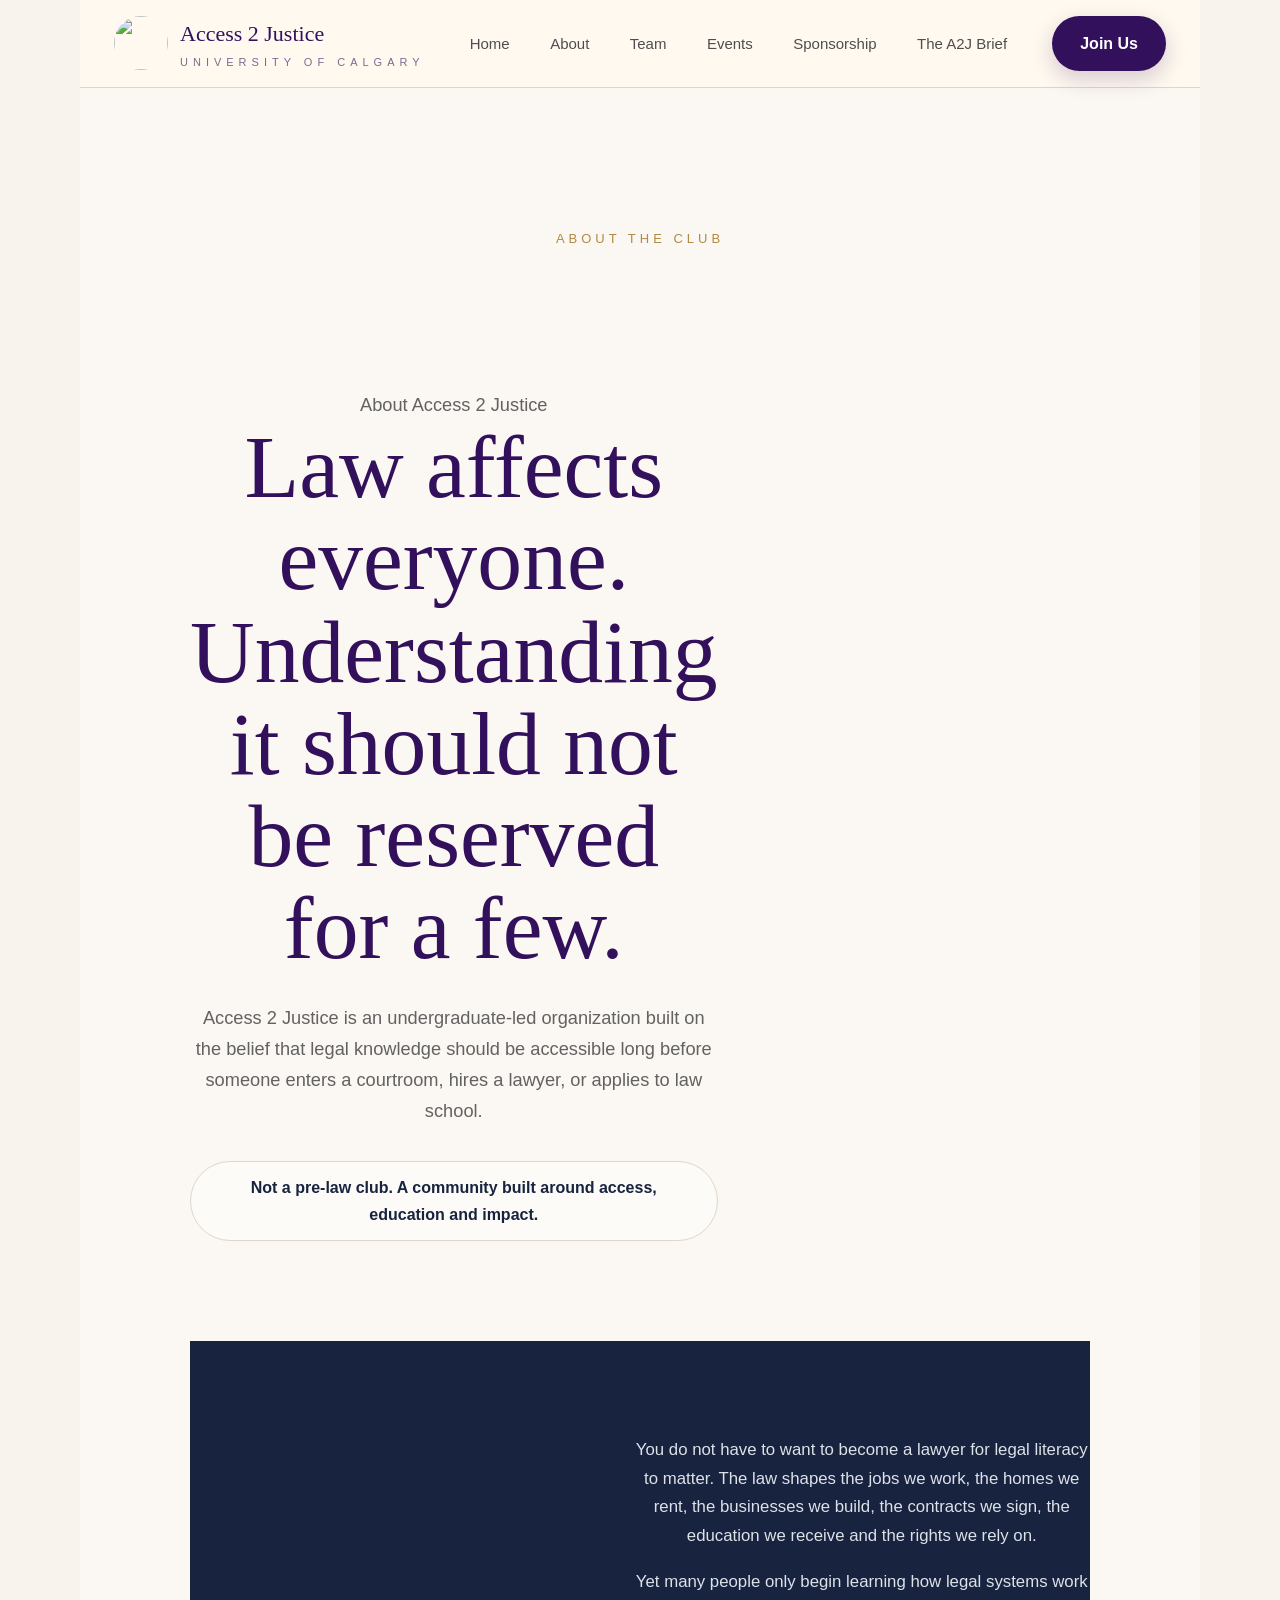
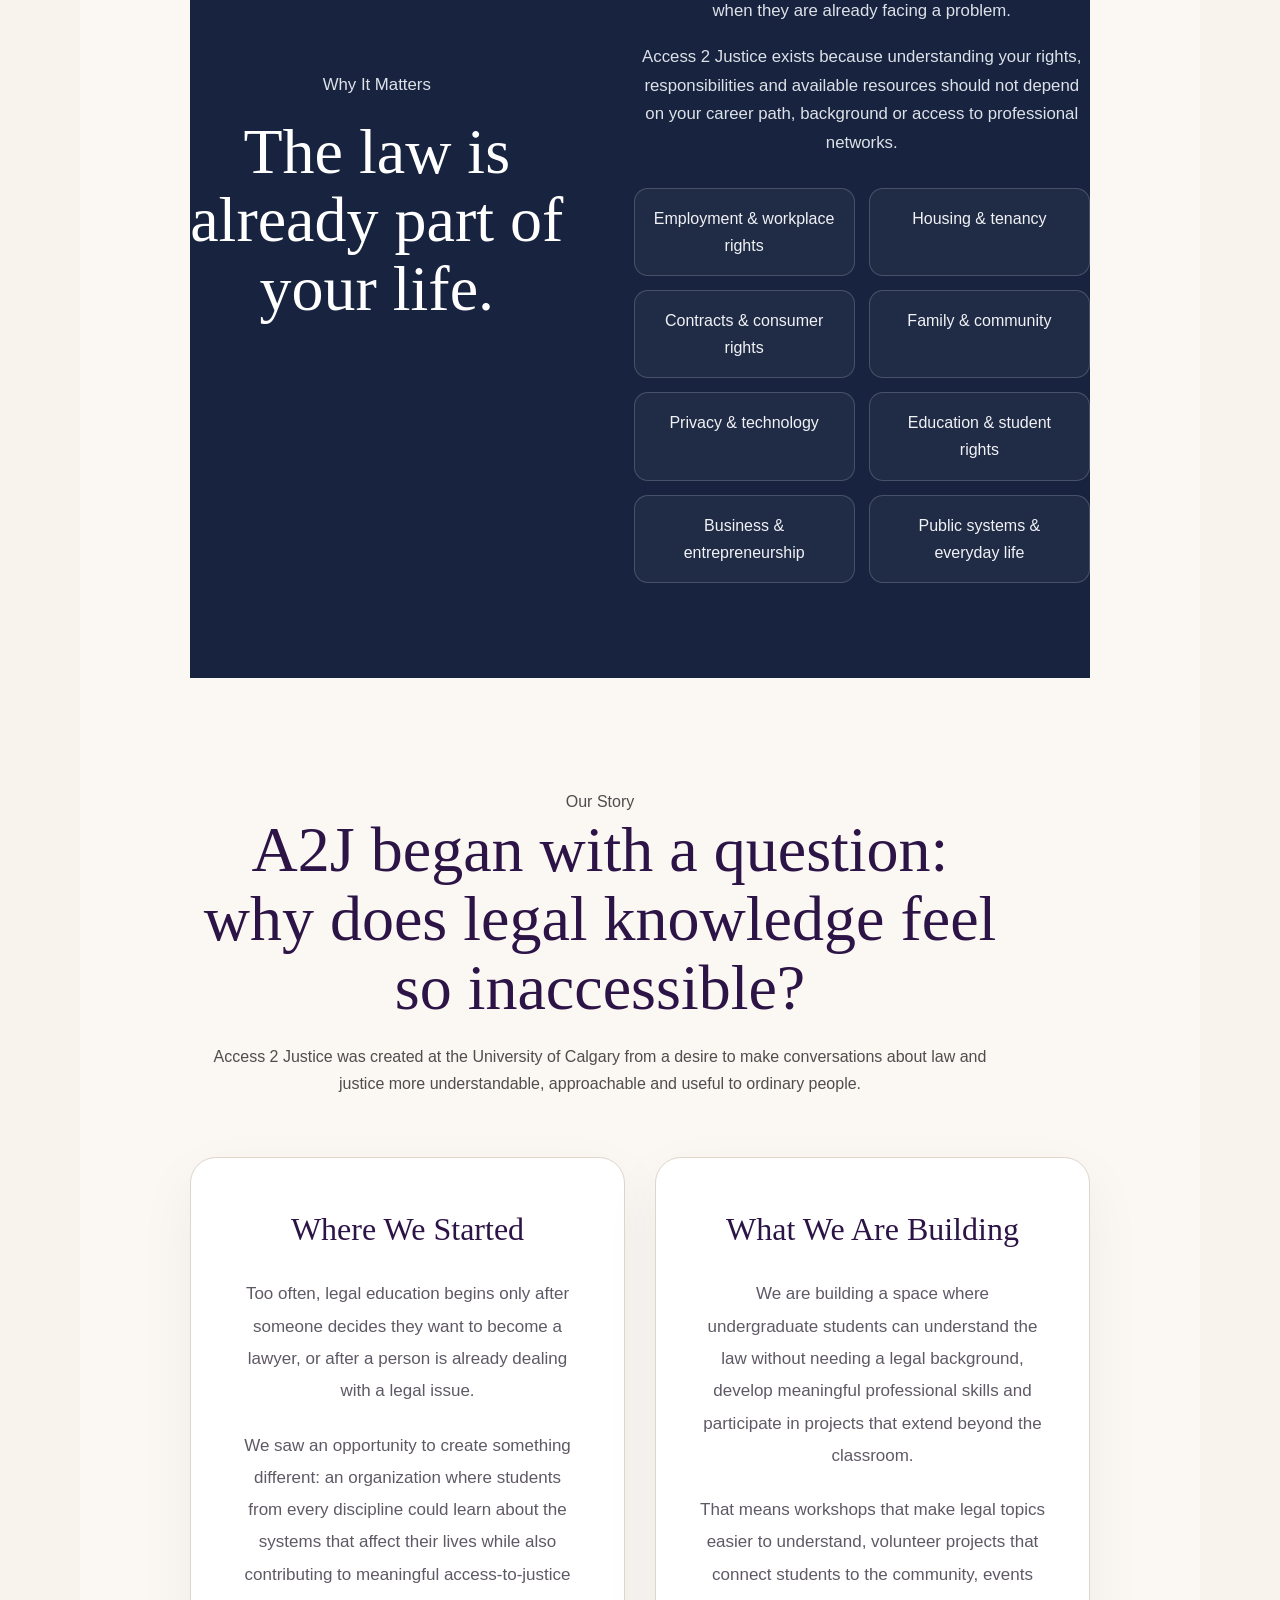
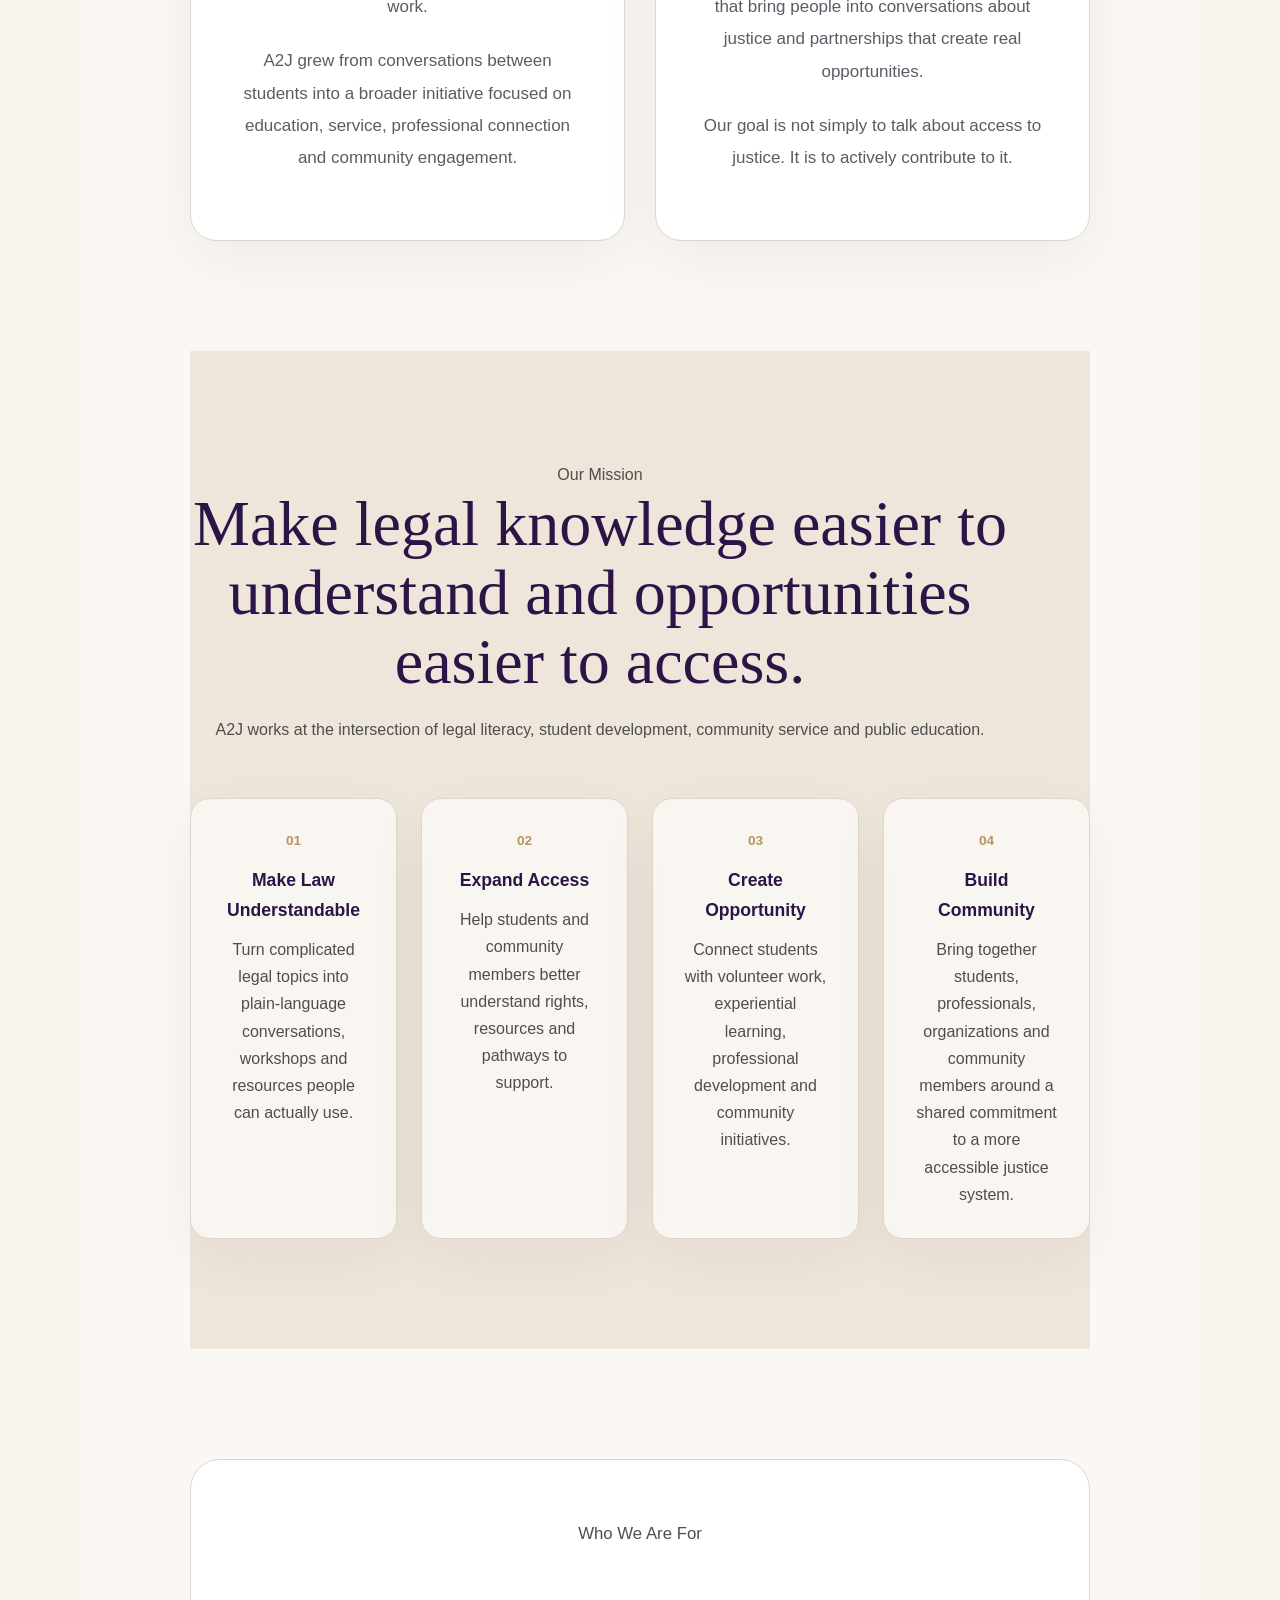
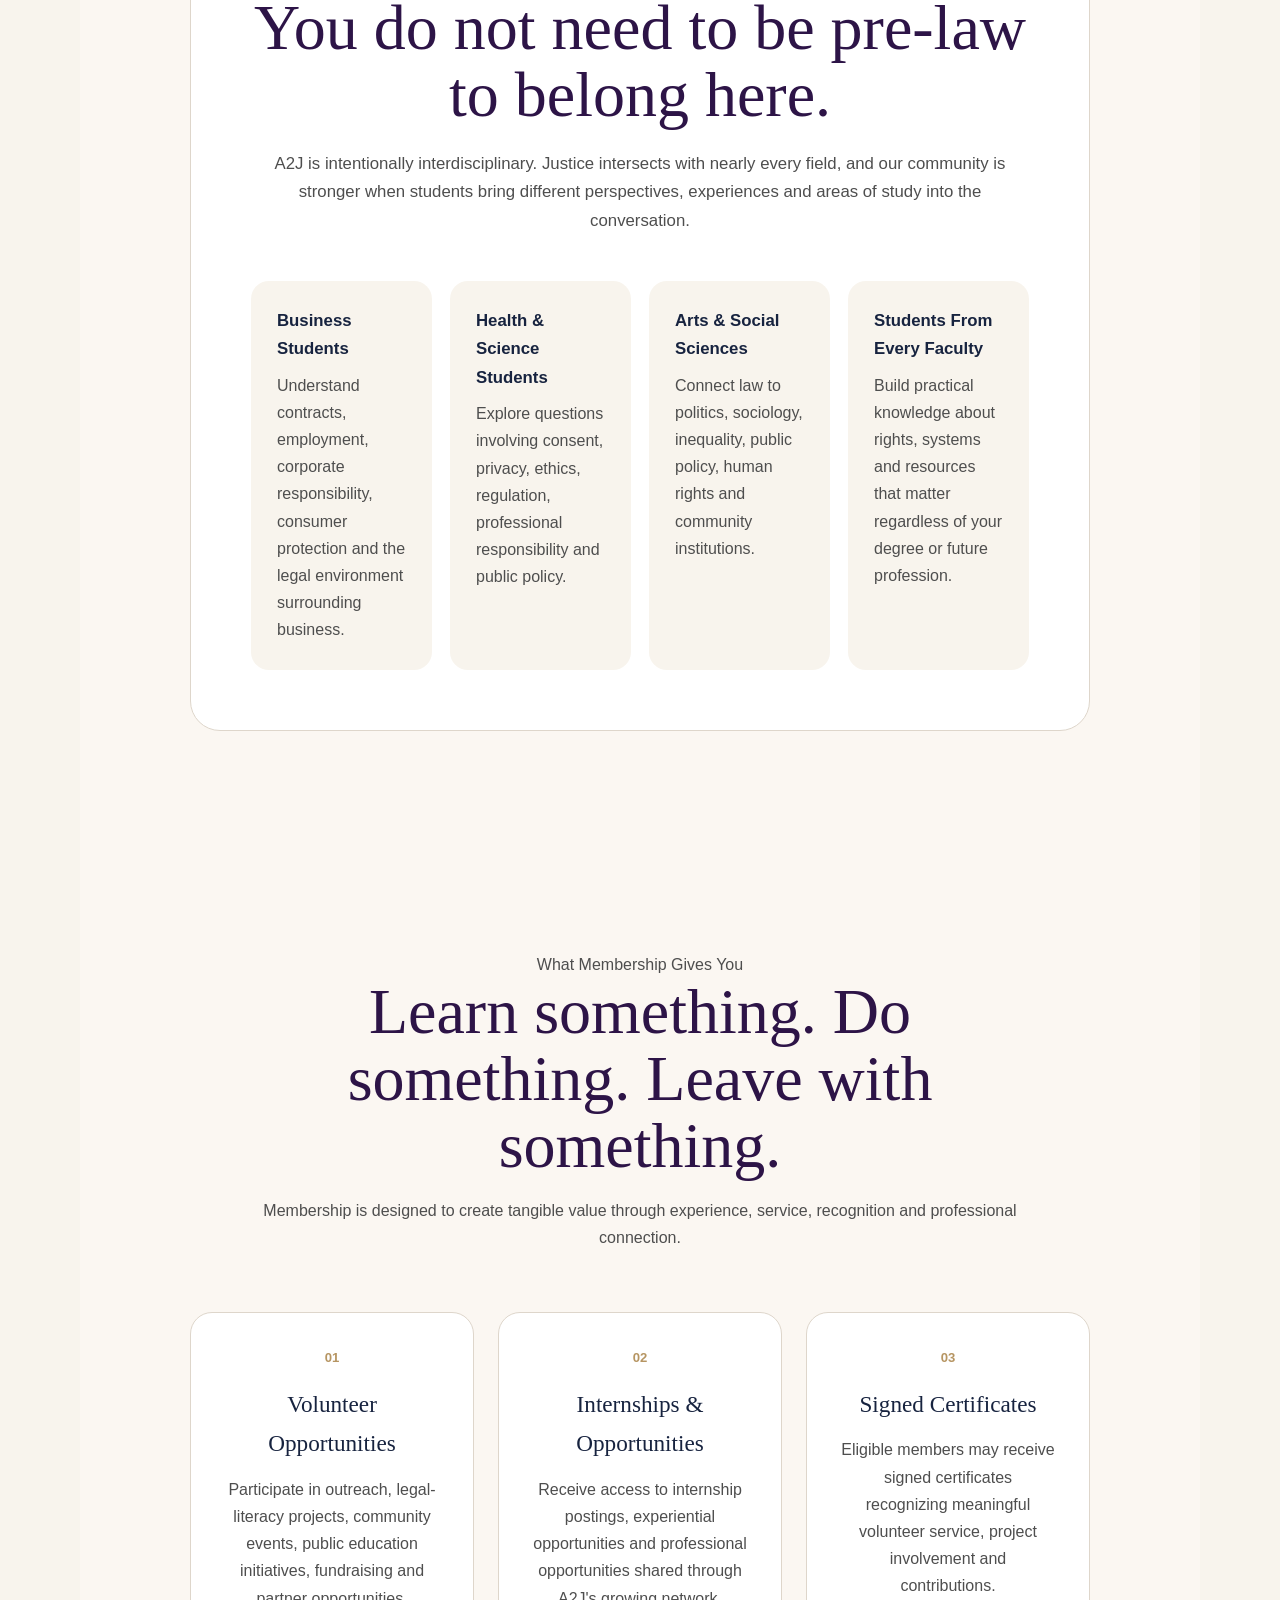
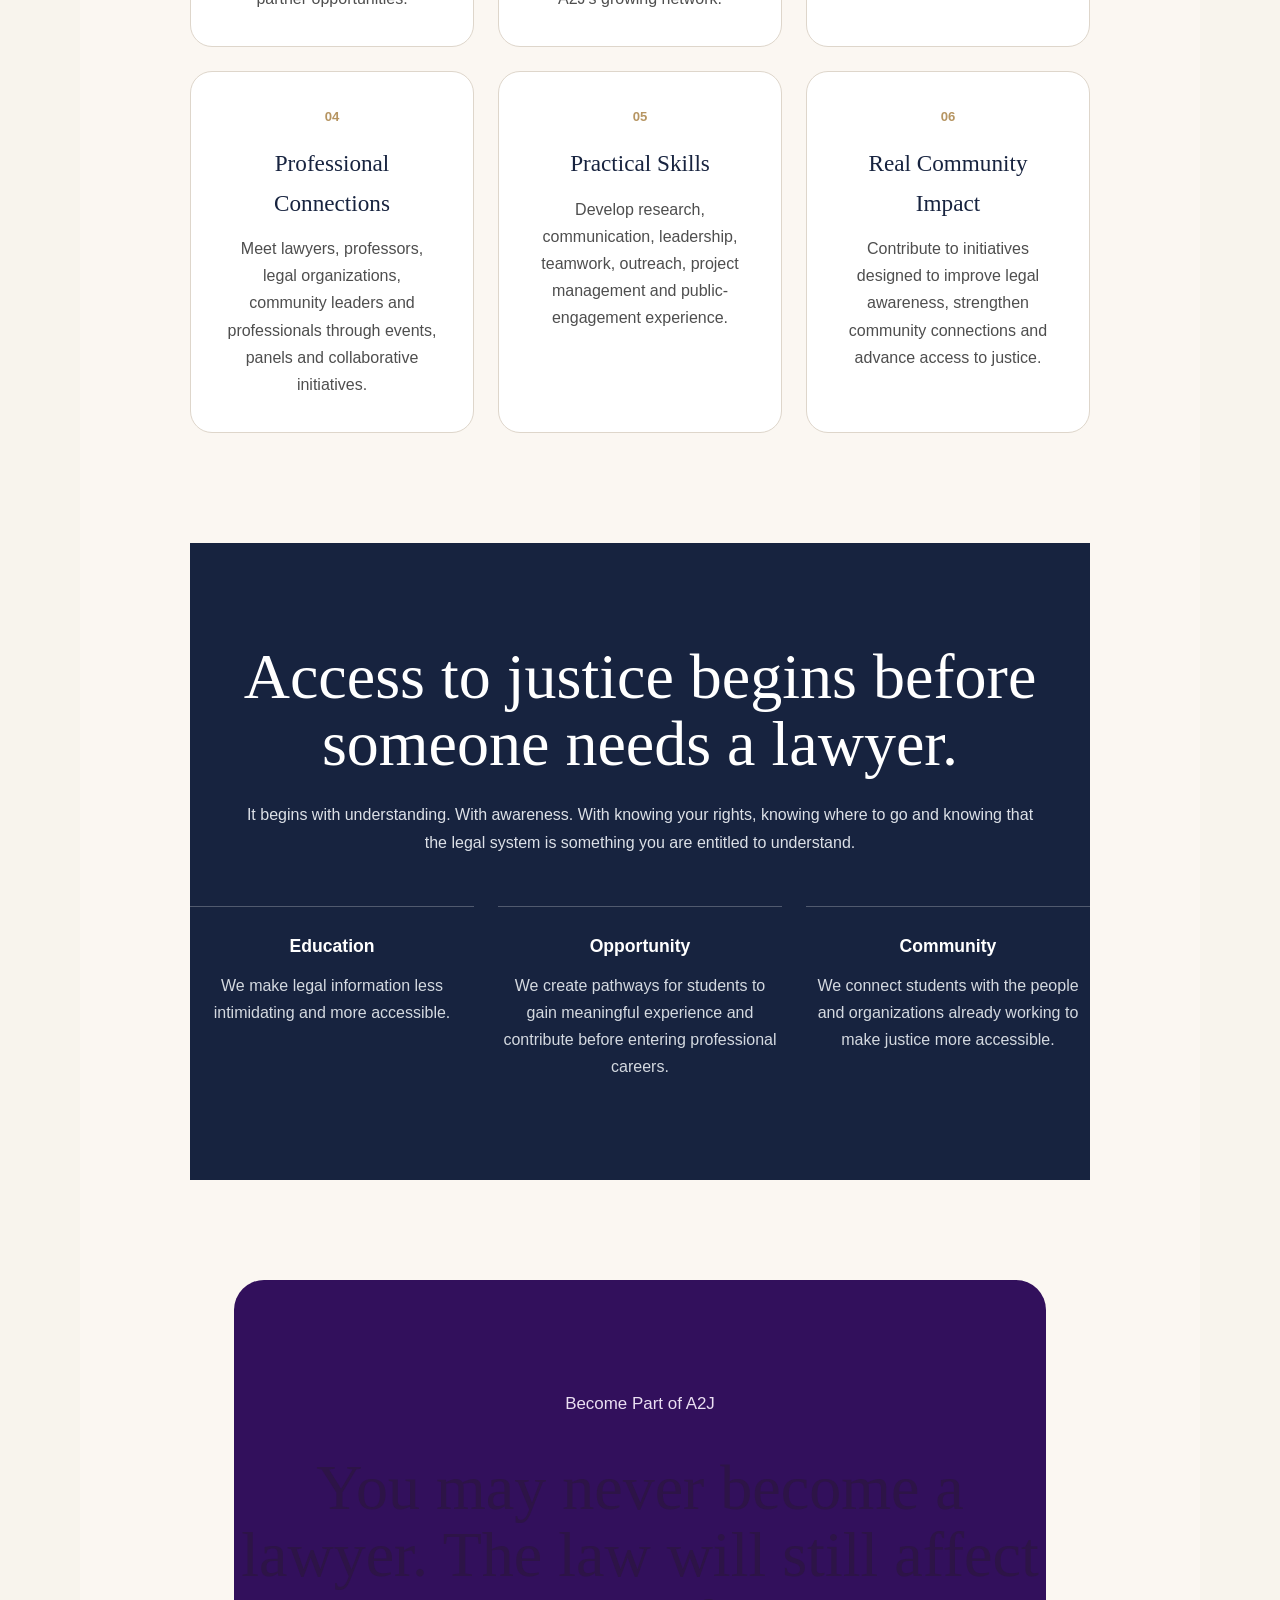
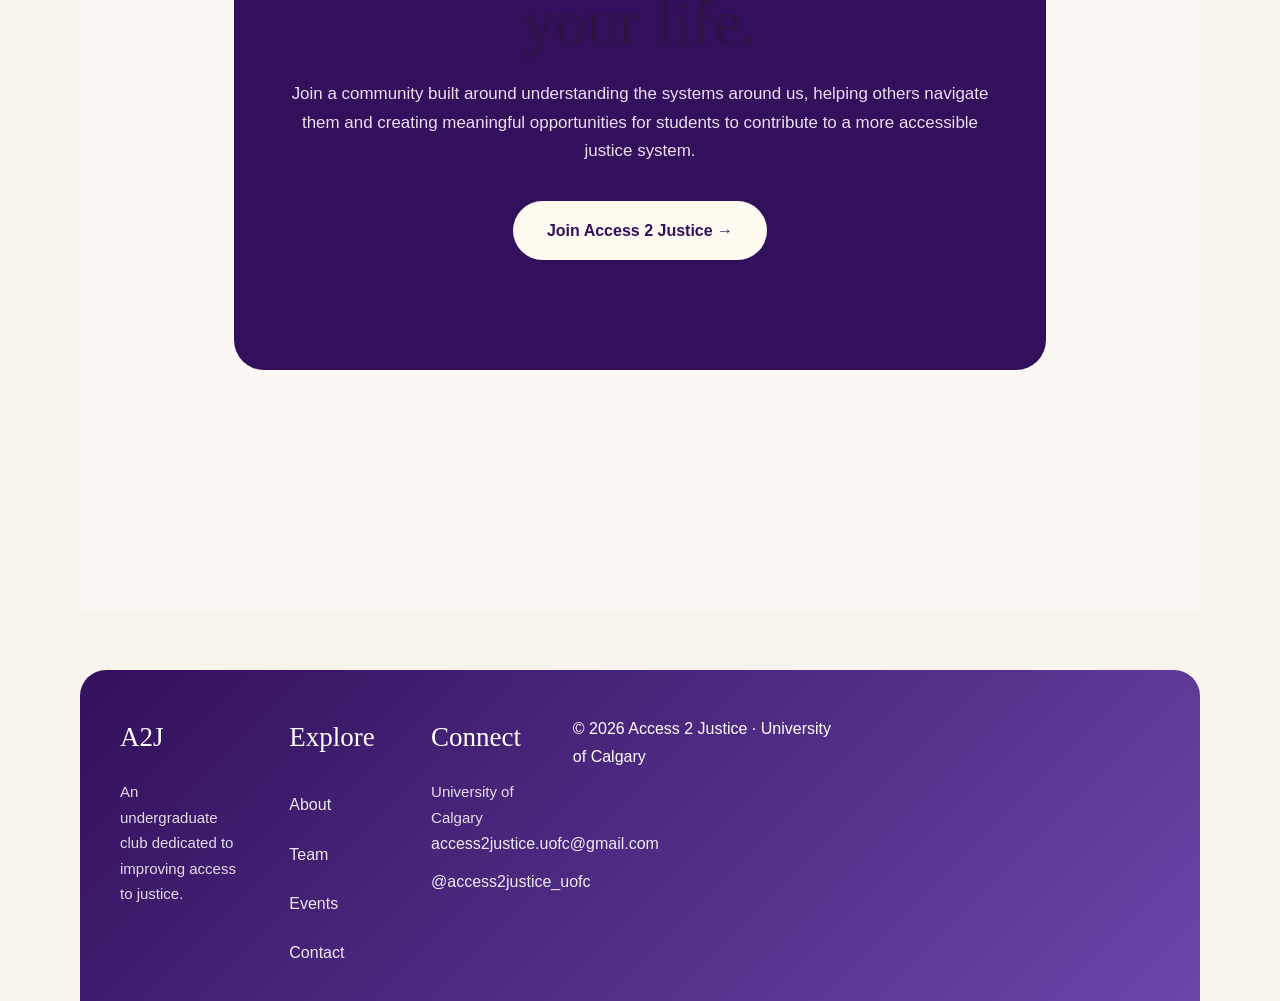
==== About.html @ 580225ba "Update About.html" ====
<div class="site">
  <link rel="stylesheet" href="./style.css" />
  <header class="nav">
    <div class="brand">
      <img src="https://i.imgur.com/vK4ACoR.jpg" />
      <div>
        <h3>Access 2 Justice</h3>
        <p>UNIVERSITY OF CALGARY</p>
      </div>
    </div>

    <nav>
      <a href="index.html">Home</a>
      <a href="About.html">About</a>
      <a href="Team.html">Team</a>
      <a href="Events.html">Events</a>
      <a href="Sponsorship.html">Sponsorship</a>
      <a href="Blog.html">The A2J Brief</a>
    </nav>

    <a class="join" href="Join.html">Join Us</a>
  </header>
<section class="about" id="about">
    <div class="about-header">
      <p class="section-tag">ABOUT THE CLUB</p>
<!DOCTYPE html>
<html lang="en">
<head>
  <meta charset="UTF-8" />
  <meta name="viewport" content="width=device-width, initial-scale=1.0" />
  <title>About | Access 2 Justice</title>

  <style>
    :root {
      --navy: #17233f;
      --gold: #b69562;
      --cream: #f8f4ed;
      --soft: #eee6da;
      --white: #ffffff;
      --text: #4e4e4e;
      --border: #ded6cb;
    }

    * {
      box-sizing: border-box;
      margin: 0;
      padding: 0;
    }

    body {
      font-family: Arial, Helvetica, sans-serif;
      background: var(--cream);
      color: var(--text);
      line-height: 1.7;
    }

    h1, h2, h3 {
      font-family: Georgia, "Times New Roman", serif;
      color: var(--navy);
      font-weight: 500;
    }

  
    }

    .eyebrow {
      color: var(--gold);
      text-transform: uppercase;
      letter-spacing: 0.24em;
      font-size: 0.78rem;
      font-weight: 700;
      margin-bottom: 18px;
    }

    /* HERO */

    .hero {
      padding: 120px 0 100px;
      text-align: center;
    }

    .hero h1 {
      font-size: clamp(3.2rem, 7vw, 5.8rem);
      line-height: 1.03;
      max-width: 950px;
      margin: 0 auto 28px;
    }

    .hero p {
      max-width: 820px;
      margin: auto;
      font-size: 1.14rem;
      color: #626262;
    }

    .hero-highlight {
      display: inline-block;
      margin-top: 34px;
      padding: 12px 22px;
      border: 1px solid var(--border);
      border-radius: 50px;
      background: rgba(255,255,255,0.5);
      color: var(--navy);
      font-weight: 600;
    }

    /* LAW AFFECTS EVERYONE */

    .everyone {
      background: var(--navy);
      color: white;
      padding: 95px 0;
    }

    .everyone-grid {
      display: grid;
      grid-template-columns: 0.9fr 1.1fr;
      gap: 70px;
      align-items: center;
    }

    .everyone h2 {
      color: white;
      font-size: clamp(2.8rem, 5vw, 4.6rem);
      line-height: 1.07;
    }

    .everyone p {
      color: #dde1e8;
      font-size: 1.05rem;
      margin-bottom: 18px;
    }

    .life-grid {
      display: grid;
      grid-template-columns: repeat(2, 1fr);
      gap: 14px;
      margin-top: 30px;
    }

    .life-pill {
      border: 1px solid rgba(255,255,255,0.18);
      border-radius: 14px;
      padding: 16px 18px;
      color: #f0f2f5;
      background: rgba(255,255,255,0.04);
    }

    /* STORY */

    .story {
      padding: 110px 0;
    }

    .section-heading {
      max-width: 820px;
      margin-bottom: 60px;
    }

    .section-heading h2 {
      font-size: clamp(2.7rem, 5vw, 4.4rem);
      line-height: 1.08;
      margin-bottom: 20px;
    }

    .story-grid {
      display: grid;
      grid-template-columns: repeat(2, 1fr);
      gap: 30px;
    }

    .story-card {
      background: white;
      border: 1px solid var(--border);
      border-radius: 26px;
      padding: 44px;
    }

    .story-card h3 {
      font-size: 2rem;
      margin-bottom: 22px;
    }

    .story-card p + p {
      margin-top: 18px;
    }

    /* MISSION */

    .mission {
      background: var(--soft);
      padding: 110px 0;
    }

    .mission-header {
      max-width: 820px;
      margin-bottom: 55px;
    }

    .mission-header h2 {
      font-size: clamp(2.8rem, 5vw, 4.5rem);
      line-height: 1.08;
      margin-bottom: 20px;
    }

    .mission-grid {
      display: grid;
      grid-template-columns: repeat(4, 1fr);
      gap: 24px;
    }

    .mission-card {
      background: rgba(255,255,255,0.65);
      border: 1px solid var(--border);
      border-radius: 20px;
      padding: 30px;
    }

    .mission-card span {
      color: var(--gold);
      font-weight: 700;
      font-size: 0.85rem;
    }

    .mission-card h3 {
      font-family: Arial, Helvetica, sans-serif;
      font-weight: 700;
      font-size: 1.1rem;
      margin: 14px 0 10px;
    }

    /* WHO IT IS FOR */

    .for-everyone {
      padding: 110px 0;
    }

    .for-everyone-box {
      background: white;
      border-radius: 30px;
      border: 1px solid var(--border);
      padding: 60px;
      text-align: center;
    }

    .for-everyone-box h2 {
      font-size: clamp(2.8rem, 5vw, 4.4rem);
      margin-bottom: 22px;
    }

    .for-everyone-box > p {
      max-width: 800px;
      margin: 0 auto 45px;
      font-size: 1.05rem;
    }

    .audience-grid {
      display: grid;
      grid-template-columns: repeat(4, 1fr);
      gap: 18px;
      text-align: left;
    }

    .audience-card {
      background: var(--cream);
      border-radius: 18px;
      padding: 26px;
    }

    .audience-card h3 {
      font-family: Arial, Helvetica, sans-serif;
      font-weight: 700;
      font-size: 1.05rem;
      margin-bottom: 8px;
    }

    /* BENEFITS */

    .benefits {
      padding: 110px 0;
    }

    .benefits-header {
      max-width: 800px;
      text-align: center;
      margin: 0 auto 60px;
    }

    .benefits-header h2 {
      font-size: clamp(2.8rem, 5vw, 4.5rem);
      margin-bottom: 18px;
    }

    .benefits-grid {
      display: grid;
      grid-template-columns: repeat(3, 1fr);
      gap: 24px;
    }

    .benefit-card {
      background: white;
      border: 1px solid var(--border);
      border-radius: 22px;
      padding: 34px;
      transition: 0.25s ease;
    }

    .benefit-card:hover {
      transform: translateY(-5px);
      box-shadow: 0 18px 40px rgba(23,35,63,0.08);
    }

    .benefit-number {
      color: var(--gold);
      font-weight: 700;
      font-size: 0.82rem;
      margin-bottom: 16px;
    }

    .benefit-card h3 {
      font-size: 1.45rem;
      margin-bottom: 12px;
    }

    /* IMPACT */

    .impact {
      background: var(--navy);
      padding: 100px 0;
      color: white;
    }

    .impact h2 {
      color: white;
      text-align: center;
      font-size: clamp(2.8rem, 5vw, 4.5rem);
      margin-bottom: 24px;
    }

    .impact > .container > p {
      max-width: 800px;
      text-align: center;
      margin: 0 auto 50px;
      color: #dce0e7;
    }

    .impact-grid {
      display: grid;
      grid-template-columns: repeat(3, 1fr);
      gap: 24px;
    }

    .impact-card {
      border-top: 1px solid rgba(255,255,255,0.25);
      padding-top: 25px;
    }

    .impact-card h3 {
      color: white;
      font-family: Arial, Helvetica, sans-serif;
      font-size: 1.1rem;
      font-weight: 700;
      margin-bottom: 10px;
    }

    .impact-card p {
      color: #d4d9e0;
    }

    /* CTA */

    .cta {
      text-align: center;
      padding: 110px 0;
    }

    .cta h2 {
      font-size: clamp(3rem, 5vw, 4.8rem);
      max-width: 900px;
      margin: 0 auto 24px;
    }

    .cta p {
      max-width: 720px;
      margin: 0 auto 35px;
      font-size: 1.06rem;
    }

    .cta-button {
      display: inline-block;
      text-decoration: none;
      background: var(--navy);
      color: white;
      padding: 16px 34px;
      border-radius: 50px;
      font-weight: 700;
    }

    @media (max-width: 900px) {
      .everyone-grid,
      .story-grid {
        grid-template-columns: 1fr;
      }

      .mission-grid,
      .audience-grid,
      .benefits-grid,
      .impact-grid {
        grid-template-columns: repeat(2, 1fr);
      }
    }

    @media (max-width: 620px) {
      .mission-grid,
      .audience-grid,
      .benefits-grid,
      .impact-grid,
      .life-grid {
        grid-template-columns: 1fr;
      }

      .story-card,
      .for-everyone-box {
        padding: 30px 24px;
      }
    }
  </style>
</head>

<body>

  <!-- HERO -->
  <section class="hero">
    <div class="container">
      <p class="eyebrow">About Access 2 Justice</p>

      <h1>
        Law affects everyone.<br>
        Understanding it should not be reserved for a few.
      </h1>

      <p>
        Access 2 Justice is an undergraduate-led organization built on the belief
        that legal knowledge should be accessible long before someone enters a
        courtroom, hires a lawyer, or applies to law school.
      </p>

      <div class="hero-highlight">
        Not a pre-law club. A community built around access, education and impact.
      </div>
    </div>
  </section>


  <!-- LAW AFFECTS EVERYONE -->
  <section class="everyone">
    <div class="container everyone-grid">

      <div>
        <p class="eyebrow">Why It Matters</p>

        <h2>
          The law is already part of your life.
        </h2>
      </div>

      <div>
        <p>
          You do not have to want to become a lawyer for legal literacy to matter.
          The law shapes the jobs we work, the homes we rent, the businesses we
          build, the contracts we sign, the education we receive and the rights
          we rely on.
        </p>

        <p>
          Yet many people only begin learning how legal systems work when they
          are already facing a problem.
        </p>

        <p>
          Access 2 Justice exists because understanding your rights, responsibilities
          and available resources should not depend on your career path,
          background or access to professional networks.
        </p>

        <div class="life-grid">
          <div class="life-pill">Employment & workplace rights</div>
          <div class="life-pill">Housing & tenancy</div>
          <div class="life-pill">Contracts & consumer rights</div>
          <div class="life-pill">Family & community</div>
          <div class="life-pill">Privacy & technology</div>
          <div class="life-pill">Education & student rights</div>
          <div class="life-pill">Business & entrepreneurship</div>
          <div class="life-pill">Public systems & everyday life</div>
        </div>
      </div>

    </div>
  </section>


  <!-- STORY -->
  <section class="story">
    <div class="container">

      <div class="section-heading">
        <p class="eyebrow">Our Story</p>

        <h2>
          A2J began with a question: why does legal knowledge feel so inaccessible?
        </h2>

        <p>
          Access 2 Justice was created at the University of Calgary from a desire
          to make conversations about law and justice more understandable,
          approachable and useful to ordinary people.
        </p>
      </div>

      <div class="story-grid">

        <div class="story-card">
          <h3>Where We Started</h3>

          <p>
            Too often, legal education begins only after someone decides they want
            to become a lawyer, or after a person is already dealing with a legal
            issue.
          </p>

          <p>
            We saw an opportunity to create something different: an organization
            where students from every discipline could learn about the systems
            that affect their lives while also contributing to meaningful
            access-to-justice work.
          </p>

          <p>
            A2J grew from conversations between students into a broader initiative
            focused on education, service, professional connection and community
            engagement.
          </p>
        </div>

        <div class="story-card">
          <h3>What We Are Building</h3>

          <p>
            We are building a space where undergraduate students can understand
            the law without needing a legal background, develop meaningful
            professional skills and participate in projects that extend beyond
            the classroom.
          </p>

          <p>
            That means workshops that make legal topics easier to understand,
            volunteer projects that connect students to the community, events that
            bring people into conversations about justice and partnerships that
            create real opportunities.
          </p>

          <p>
            Our goal is not simply to talk about access to justice. It is to
            actively contribute to it.
          </p>
        </div>

      </div>
    </div>
  </section>


  <!-- MISSION -->
  <section class="mission">
    <div class="container">

      <div class="mission-header">
        <p class="eyebrow">Our Mission</p>

        <h2>
          Make legal knowledge easier to understand and opportunities easier to access.
        </h2>

        <p>
          A2J works at the intersection of legal literacy, student development,
          community service and public education.
        </p>
      </div>

      <div class="mission-grid">

        <div class="mission-card">
          <span>01</span>
          <h3>Make Law Understandable</h3>
          <p>
            Turn complicated legal topics into plain-language conversations,
            workshops and resources people can actually use.
          </p>
        </div>

        <div class="mission-card">
          <span>02</span>
          <h3>Expand Access</h3>
          <p>
            Help students and community members better understand rights,
            resources and pathways to support.
          </p>
        </div>

        <div class="mission-card">
          <span>03</span>
          <h3>Create Opportunity</h3>
          <p>
            Connect students with volunteer work, experiential learning,
            professional development and community initiatives.
          </p>
        </div>

        <div class="mission-card">
          <span>04</span>
          <h3>Build Community</h3>
          <p>
            Bring together students, professionals, organizations and community
            members around a shared commitment to a more accessible justice system.
          </p>
        </div>

      </div>
    </div>
  </section>


  <!-- WHO A2J IS FOR -->
  <section class="for-everyone">
    <div class="container">

      <div class="for-everyone-box">
        <p class="eyebrow">Who We Are For</p>

        <h2>
          You do not need to be pre-law to belong here.
        </h2>

        <p>
          A2J is intentionally interdisciplinary. Justice intersects with nearly
          every field, and our community is stronger when students bring different
          perspectives, experiences and areas of study into the conversation.
        </p>

        <div class="audience-grid">

          <div class="audience-card">
            <h3>Business Students</h3>
            <p>
              Understand contracts, employment, corporate responsibility,
              consumer protection and the legal environment surrounding business.
            </p>
          </div>

          <div class="audience-card">
            <h3>Health & Science Students</h3>
            <p>
              Explore questions involving consent, privacy, ethics, regulation,
              professional responsibility and public policy.
            </p>
          </div>

          <div class="audience-card">
            <h3>Arts & Social Sciences</h3>
            <p>
              Connect law to politics, sociology, inequality, public policy,
              human rights and community institutions.
            </p>
          </div>

          <div class="audience-card">
            <h3>Students From Every Faculty</h3>
            <p>
              Build practical knowledge about rights, systems and resources that
              matter regardless of your degree or future profession.
            </p>
          </div>

        </div>
      </div>
    </div>
  </section>


  <!-- MEMBER BENEFITS -->
  <section class="benefits">
    <div class="container">

      <div class="benefits-header">
        <p class="eyebrow">What Membership Gives You</p>

        <h2>
          Learn something. Do something. Leave with something.
        </h2>

        <p>
          Membership is designed to create tangible value through experience,
          service, recognition and professional connection.
        </p>
      </div>

      <div class="benefits-grid">

        <div class="benefit-card">
          <p class="benefit-number">01</p>
          <h3>Volunteer Opportunities</h3>
          <p>
            Participate in outreach, legal-literacy projects, community events,
            public education initiatives, fundraising and partner opportunities.
          </p>
        </div>

        <div class="benefit-card">
          <p class="benefit-number">02</p>
          <h3>Internships & Opportunities</h3>
          <p>
            Receive access to internship postings, experiential opportunities
            and professional opportunities shared through A2J's growing network.
          </p>
        </div>

        <div class="benefit-card">
          <p class="benefit-number">03</p>
          <h3>Signed Certificates</h3>
          <p>
            Eligible members may receive signed certificates recognizing
            meaningful volunteer service, project involvement and contributions.
          </p>
        </div>

        <div class="benefit-card">
          <p class="benefit-number">04</p>
          <h3>Professional Connections</h3>
          <p>
            Meet lawyers, professors, legal organizations, community leaders
            and professionals through events, panels and collaborative initiatives.
          </p>
        </div>

        <div class="benefit-card">
          <p class="benefit-number">05</p>
          <h3>Practical Skills</h3>
          <p>
            Develop research, communication, leadership, teamwork, outreach,
            project management and public-engagement experience.
          </p>
        </div>

        <div class="benefit-card">
          <p class="benefit-number">06</p>
          <h3>Real Community Impact</h3>
          <p>
            Contribute to initiatives designed to improve legal awareness,
            strengthen community connections and advance access to justice.
          </p>
        </div>

      </div>
    </div>
  </section>


  <!-- IMPACT -->
  <section class="impact">
    <div class="container">

      <h2>
        Access to justice begins before someone needs a lawyer.
      </h2>

      <p>
        It begins with understanding. With awareness. With knowing your rights,
        knowing where to go and knowing that the legal system is something you
        are entitled to understand.
      </p>

      <div class="impact-grid">

        <div class="impact-card">
          <h3>Education</h3>
          <p>
            We make legal information less intimidating and more accessible.
          </p>
        </div>

        <div class="impact-card">
          <h3>Opportunity</h3>
          <p>
            We create pathways for students to gain meaningful experience and
            contribute before entering professional careers.
          </p>
        </div>

        <div class="impact-card">
          <h3>Community</h3>
          <p>
            We connect students with the people and organizations already working
            to make justice more accessible.
          </p>
        </div>

      </div>
    </div>
  </section>


  <!-- CTA -->
  <section class="cta">
    <div class="container">

      <p class="eyebrow">Become Part of A2J</p>

      <h2>
        You may never become a lawyer. The law will still affect your life.
      </h2>

      <p>
        Join a community built around understanding the systems around us,
        helping others navigate them and creating meaningful opportunities for
        students to contribute to a more accessible justice system.
      </p>

      <a href="Join.html" class="cta-button">
        Join Access 2 Justice →
      </a>

    </div>
  </section>

</body>
</html>

</body>
</html>
  </section>
<footer class="site-footer">
  <div class="footer-grid">

    <div class="footer-about">
      <h3>A2J</h3>
      <p>
        An undergraduate club dedicated to improving access to justice.
      </p>
    </div>

    <div class="footer-links">
      <h3>Explore</h3>
      <a href="About.html">About</a>
      <a href="Team.html">Team</a>
      <a href="Events.html">Events</a>
      <a href="Join.html">Contact</a>
    </div>

    <div class="footer-connect">
      <h3>Connect</h3>
      <p>University of Calgary</p>
      <a href="mailto:access2justice.uofc@gmail.com">
        access2justice.uofc@gmail.com
      </a>
      <a href="https://instagram.com/access2justice_uofc">
        @access2justice_uofc
      </a>
    </div>

  </div>

  <div class="footer-copyright">
    © 2026 Access 2 Justice · University of Calgary
  </div>
</footer>
---- style.css ----
:root {
  --cream: #f8f3e8;
  --cream2: #fffaf0;
  --purple: #32105c;
  --soft-purple: #7b6a91;
  --gold: #c49a52;
  --border: #e5dccd;
  --text: #332b3f;
}

* {
  box-sizing: border-box;
  margin: 0;
  padding: 0;
}

body {
  background: #eee7da;
  color: var(--text);
  font-family: Inter, sans-serif;
}

.site {
  max-width: 1120px;
  margin: 0 auto;
  background: var(--cream);
  min-height: 100vh;
  overflow: hidden;
}

.nav {
  height: 88px;
  background: rgba(255, 250, 240, 0.95);
  border-bottom: 1px solid var(--border);
  display: flex;
  align-items: center;
  justify-content: space-between;
  padding: 0 34px;
  position: sticky;
  top: 0;
  z-index: 50;
}

.brand {
  display: flex;
  align-items: center;
  gap: 12px;
}

.brand img {
  width: 54px;
  height: 54px;
  border-radius: 50%;
  object-fit: cover;
}

.brand h3 {
  font-family: "Cormorant Garamond", serif;
  font-size: 22px;
  color: var(--purple);
}

.brand p {
  font-size: 11px;
  letter-spacing: 5px;
  color: var(--soft-purple);
}

.nav nav a {
  text-decoration: none;
  color: var(--text);
  margin: 0 18px;
  font-size: 15px;
}

.join,
.btn.dark {
  background: var(--purple);
  color: white;
  text-decoration: none;
  padding: 14px 28px;
  border-radius: 999px;
  font-weight: 600;
  box-shadow: 0 8px 22px rgba(50, 16, 92, 0.2);
}

.hero {
  min-height: 700px;
  padding: 110px 54px 60px;
  display: grid;
  grid-template-columns: 1.2fr 0.8fr;
  align-items: center;
  gap: 45px;
}

.badge {
  display: inline-block;
  padding: 10px 22px;
  border: 1px solid var(--border);
  border-radius: 999px;
  color: var(--soft-purple);
  letter-spacing: 5px;
  font-size: 12px;
  margin-bottom: 42px;
}

.hero h1 {
  font-family: "Cormorant Garamond", serif;
  font-size: 80px;
  line-height: 0.95;
  color: var(--purple);
  font-weight: 500;
  max-width: 650px;
}

.intro {
  margin-top: 32px;
  max-width: 560px;
  font-size: 18px;
  line-height: 1.75;
  color: #746a7c;
}

.buttons {
  margin-top: 38px;
  display: flex;
  gap: 18px;
}

.btn {
  text-decoration: none;
  padding: 14px 28px;
  border-radius: 999px;
}

.btn.light {
  border: 1px solid #cfc4b5;
  color: var(--text);
  background: transparent;
}

.words {
  display: flex;
  gap: 45px;
  margin-top: 70px;
  color: var(--soft-purple);
  font-size: 12px;
  letter-spacing: 5px;
}

.logo-circle {
  justify-self: center;
  width: 260px;
  height: 260px;
  border-radius: 50%;
  background: white;
  display: grid;
  place-items: center;
  box-shadow: 0 25px 60px rgba(50, 16, 92, 0.16);
}

.logo-circle img {
  width: 200px;
  height: 200px;
  object-fit: cover;
  border-radius: 50%;
}

.creed {
  background: var(--purple);
  color: white;
  text-align: center;
  padding: 110px 80px;
}

.creed p {
  color: var(--gold);
  letter-spacing: 6px;
  font-size: 13px;
  margin-bottom: 32px;
}

.creed h2 {
  font-family: "Cormorant Garamond", serif;
  font-size: 48px;
  line-height: 1.35;
  font-style: italic;
  font-weight: 500;
  max-width: 850px;
  margin: 0 auto 35px;
}

.creed span {
  letter-spacing: 5px;
  font-size: 14px;
  color: #ddd2ee;
}

.pillars {
  padding: 110px 54px;
}

.label {
  color: var(--gold);
  letter-spacing: 7px;
  font-size: 13px;
  margin-bottom: 20px;
}

.pillars h2,
.contact h2 {
  font-family: "Cormorant Garamond", serif;
  font-size: 58px;
  color: var(--purple);
  font-weight: 500;
}

.sub {
  margin-top: 18px;
  max-width: 820px;
  font-size: 18px;
  line-height: 1.7;
  color: #746a7c;
}

.cards {
  display: grid;
  grid-template-columns: repeat(3, 1fr);
  gap: 34px;
  margin-top: 65px;
}

.card {
  background: #fffaf2;
  border: 1px solid var(--border);
  border-radius: 22px;
  padding: 46px 38px;
  min-height: 330px;
  box-shadow: 0 18px 40px rgba(50, 16, 92, 0.07);
}

.icon {
  width: 58px;
  height: 58px;
  border-radius: 14px;
  background: #dfd0f0;
  display: grid;
  place-items: center;
  font-size: 26px;
  margin-bottom: 40px;
}

.card h3 {
  font-family: "Cormorant Garamond", serif;
  color: var(--purple);
  font-size: 32px;
  margin-bottom: 18px;
  font-weight: 500;
}

.card p {
  color: #6d6474;
  line-height: 1.7;
  font-size: 16px;
}

.stats {
  background: #eee5f2;
  display: grid;
  grid-template-columns: repeat(4, 1fr);
  padding: 65px 54px;
  gap: 20px;
}

.stats h2 {
  font-family: "Cormorant Garamond", serif;
  font-size: 52px;
  color: var(--purple);
  font-weight: 500;
}

.stats p {
  color: var(--soft-purple);
  letter-spacing: 5px;
  font-size: 12px;
  margin-top: 10px;
}

.cta {
  margin: 100px 44px;
  border-radius: 30px;
  background: var(--purple);
  color: white;
  text-align: center;
  padding: 85px 40px;
}

.cta h2 {
  font-family: "Cormorant Garamond", serif;
  font-size: 56px;
  font-weight: 500;
}

.cta p {
  margin: 20px auto 35px;
  max-width: 700px;
  line-height: 1.7;
  color: #eadff2;
}

.cta a {
  background: var(--cream2);
  color: var(--purple);
  padding: 16px 34px;
  border-radius: 999px;
  text-decoration: none;
  display: inline-block;
  font-weight: 600;
}

.contact {
  padding: 100px 54px;
  text-align: center;
}

.contact > p:not(.label) {
  font-size: 20px;
  color: #746a7c;
  max-width: 850px;
  margin: 20px auto 70px;
  line-height: 1.7;
}

.contact-grid {
  display: grid;
  grid-template-columns: 1fr 1fr;
  gap: 70px;
  text-align: left;
}

form {
  background: #fffaf2;
  border: 1px solid var(--border);
  border-radius: 22px;
  padding: 45px;
}

form h3,
.info h3 {
  font-family: "Cormorant Garamond", serif;
  color: var(--purple);
  font-size: 34px;
  margin-bottom: 25px;
  font-weight: 500;
}

input,
textarea {
  width: 100%;
  margin-bottom: 16px;
  padding: 17px;
  border: 1px solid var(--border);
  background: var(--cream2);
  border-radius: 12px;
  font-family: Inter, sans-serif;
}

textarea {
  min-height: 130px;
}

button {
  width: 100%;
  padding: 16px;
  border-radius: 999px;
  border: none;
  background: var(--purple);
  color: white;
  font-weight: 600;
}

.info {
  padding: 45px 20px;
}

.info p {
  margin-bottom: 22px;
  color: #746a7c;
  font-size: 17px;
}

footer {
  background: var(--purple);
  color: white;
  display: grid;
  grid-template-columns: 1.5fr 1fr 1fr;
  gap: 50px;
  padding: 65px 54px;
  border-radius: 26px 26px 0 0;
}

footer h3,
footer h4 {
  font-family: "Cormorant Garamond", serif;
  font-size: 27px;
  margin-bottom: 16px;
}

footer p {
  color: #e8ddf1;
  line-height: 1.7;
  font-size: 15px;
}

@media (max-width: 850px) {
  .nav nav {
    display: none;
  }

  .hero,
  .cards,
  .stats,
  .contact-grid,
  footer {
    grid-template-columns: 1fr;
  }

  .hero h1 {
    font-size: 54px;
  }

  .hero {
    padding: 70px 28px;
  }

  .words {
    flex-direction: column;
    gap: 15px;
  }

  .creed h2,
  .pillars h2,
  .contact h2,
  .cta h2 {
    font-size: 40px;
  }
}
.about {
  padding: 140px 8%;
  background: #fbf7f2;
}

.about-header {
  max-width: 900px;
  margin: 0 auto 90px;
  text-align: center;
}

.section-tag {
  letter-spacing: 4px;
  text-transform: uppercase;
  font-size: 13px;
  color: #b28a45;
  margin-bottom: 20px;
}

.about-header h2 {
  font-family: "Cormorant Garamond", serif;
  font-size: 72px;
  line-height: 1.05;
  color: #2d1447;
  font-weight: 500;
  margin-bottom: 25px;
}

.subtitle {
  max-width: 700px;
  margin: auto;
  color: #6a6473;
  font-size: 20px;
  line-height: 1.8;
}

.about-grid {
  display: grid;
  grid-template-columns: 1fr 1fr;
  gap: 70px;
}

.story-card,
.mission-card {
  background: white;
  border: 1px solid #e8ded0;
  border-radius: 30px;
  padding: 60px;
  box-shadow: 0 20px 60px rgba(40, 20, 70, 0.05);
}

.story-card h3,
.mission-card h3 {
  font-family: "Cormorant Garamond", serif;
  font-size: 42px;
  color: #2d1447;
  margin-bottom: 35px;
}

.story-card p {
  margin-bottom: 22px;
  color: #5f5965;
  line-height: 1.9;
  font-size: 17px;
}

.mission-card ul {
  list-style: none;
}

.mission-card li {
  position: relative;
  padding-left: 32px;
  margin-bottom: 28px;
  line-height: 1.8;
  color: #5f5965;
  font-size: 17px;
}

.mission-card li::before {
  content: "•";
  position: absolute;
  left: 0;
  color: #b28a45;
  font-size: 28px;
}

@media (max-width: 900px) {
  .about-grid {
    grid-template-columns: 1fr;
  }

  .about-header h2 {
    font-size: 52px;
  }

  .story-card,
  .mission-card {
    padding: 40px;
  }
}
.team {
  padding: 120px 8%;
  background: #fbf7f2;
}

.team-header {
  max-width: 850px;
  margin-bottom: 70px;
}

.team-header h2 {
  font-family: "Cormorant Garamond", serif;
  font-size: 64px;
  line-height: 1.05;
  color: #2d1447;
  font-weight: 500;
  margin-bottom: 20px;
}

.team-header p {
  color: #6a6473;
  font-size: 18px;
  line-height: 1.8;
}

.team-grid {
  display: grid !important;
  grid-template-columns: repeat(2, 280px) !important;
  justify-content: center !important;
  gap: 28px !important;
  width: 100% !important;
  margin: 40px auto 0 !important;
}

.team-card {
  width: 280px !important;
  max-width: 280px !important;
  box-sizing: border-box !important;
  background: white;
  border: 1px solid #e8dede;
  border-radius: 20px;
  padding: 18px;
  box-shadow: 0 12px 35px rgba(40, 20, 70, 0.08);
}

.team-photo {
  display: block !important;
  width: 100% !important;
  height: 300px !important;
  object-fit: cover !important;
  object-position: center !important;
  border-radius: 16px;
  margin-bottom: 18px;
}

.team-card h3 {
  font-family: "Cormorant Garamond", serif;
  font-size: 28px;
  color: #2d1447;
  margin: 0;
}

.team-card p {
  color: #6a6473;
  margin: 6px 0 0;
}

@media (max-width: 650px) {
  .team-grid {
    grid-template-columns: 1fr !important;
    justify-items: center !important;
  }

  .team-card {
    width: min(100%, 320px) !important;
    max-width: 320px !important;
  }
}

/* Membership Section */

.membership-section {
  background: #f7f3ed;

  padding: 120px 8%;
}

.section-label {
  text-transform: uppercase;

  letter-spacing: 0.18em;

  font-size: 0.85rem;

  color: #77706b;

  margin-bottom: 18px;

  font-family: Arial, sans-serif;
}

.membership-section h2 {
  font-family: "Cormorant Garamond", serif;

  font-size: clamp(3rem, 5vw, 4.5rem);

  font-weight: 500;

  color: #2d1b4d;

  line-height: 1.05;

  margin-bottom: 28px;
}

.membership-text {
  max-width: 720px;

  font-size: 1.15rem;

  line-height: 1.9;

  color: #575757;

  margin-bottom: 60px;

  font-family: Arial, sans-serif;
}

/* Fee Waiver Card */

.waiver-card {
  background: #ffffff;

  border-left: 5px solid #6a3ca8;

  border-radius: 22px;

  padding: 40px;

  max-width: 900px;

  box-shadow: 0 15px 40px rgba(50, 25, 90, 0.08);
}

.waiver-card h3 {
  font-family: "Cormorant Garamond", serif;

  font-size: 2rem;

  color: #2d1b4d;

  margin-bottom: 20px;
}

.waiver-card p {
  color: #555;

  line-height: 1.8;

  font-size: 1.05rem;

  margin-bottom: 18px;

  font-family: Arial, sans-serif;
}

.waiver-card ul {
  list-style: none;

  padding: 0;

  margin-top: 30px;
}

.waiver-card li {
  position: relative;

  padding-left: 40px;

  margin-bottom: 18px;

  color: #555;

  font-size: 1.05rem;

  line-height: 1.7;

  font-family: Arial, sans-serif;
}

.waiver-card li::before {
  content: "";

  position: absolute;

  left: 0;

  top: 1px;

  width: 24px;

  height: 24px;

  border-radius: 50%;

  background: #6a3ca8;

  color: white;

  font-size: 0.75rem;

  display: flex;

  align-items: center;

  justify-content: center;
}

/* Mobile */

@media (max-width: 768px) {
  .membership-section {
    padding: 80px 25px;
  }

  .membership-section h2 {
    font-size: 3rem;
  }

  .waiver-card {
    padding: 28px;
  }

  .membership-text,
  .waiver-card p,
  .waiver-card li {
    font-size: 1rem;
  }
}
.footer {
  background: linear-gradient(135deg, #2d1447, #56308b);

  color: white;

  margin-top: 120px;

  padding: 70px 8% 25px;

  border-radius: 35px 35px 0 0;
}

.footer-content {
  max-width: 1200px;

  margin: auto;

  display: grid;

  grid-template-columns: 3fr 1fr 2fr 1.5fr;

  gap: 55px;
}

.footer h2,
.footer h3 {
  font-family: "Cormorant Garamond", serif;

  font-size: 25px;

  margin-bottom: 18px;

  color: white;
}

.footer h3 {
  font-size: 25px;
}

.footer p,
.footer a {
  color: rgba(255, 255, 255, 0.88);

  font-size: 17px;

  line-height: 1.9;

  text-decoration: none;
}

.footer-links {
  display: flex;

  flex-direction: column;

  gap: 12px;
}

.footer-links a:hover {
  color: #ffffff;

  transform: translateX(6px);

  transition: 0.3s;
}

.footer-bottom {
  border-top: 1px solid rgba(255, 255, 255, 0.18);

  margin-top: 55px;

  padding-top: 22px;

  text-align: center;

  color: rgba(255, 255, 255, 0.75);

  font-size: 15px;
}

@media (max-width: 700px) {
  .footer-content {
    grid-template-columns: 1fr;

    gap: 45px;

    text-align: center;
  }

  .footer-links {
    align-items: center;
  }
}
/* Sponsorship Section */

.sponsorship-section {
  background: #f8f5f0;

  padding: 110px 8%;
}

.sponsorship-section .section-tag {
  text-transform: uppercase;

  letter-spacing: 3px;

  color: #7b7288;

  font-size: 0.9rem;

  margin-bottom: 12px;
}

.sponsorship-section h2 {
  font-size: 3rem;

  color: #3d225c;

  font-family: "Cormorant Garamond", serif;

  margin-bottom: 20px;
}

.section-description {
  max-width: 700px;

  color: #555;

  line-height: 1.8;

  font-size: 1.05rem;

  margin-bottom: 60px;
}

.sponsor-grid {
  display: grid;

  grid-template-columns: repeat(auto-fit, minmax(280px, 1fr));

  gap: 30px;
}

.sponsor-card {
  background: white;

  border-radius: 24px;

  padding: 35px;

  border: 1px solid #e7dfd6;

  transition: 0.3s;
}

.sponsor-card:hover {
  transform: translateY(-6px);

  box-shadow: 0 12px 35px rgba(0, 0, 0, 0.08);
}

.sponsor-card h3 {
  color: #3d225c;

  font-size: 1.5rem;

  margin-bottom: 18px;

  font-family: "Cormorant Garamond", serif;
}

.sponsor-card p {
  color: #555;

  line-height: 1.8;

  margin-bottom: 30px;
}

.sponsor-btn {
  display: inline-block;

  padding: 14px 30px;

  background: #4b2e6e;

  color: white;

  text-decoration: none;

  border-radius: 50px;

  font-weight: 600;

  transition: 0.3s;
}

.sponsor-btn:hover {
  background: #5d3b88;
}
/* FINAL FOOTER */

.site-footer {
    width: 100%;
    box-sizing: border-box;
    background: linear-gradient(135deg, #32105c, #6947a8);
    color: #ffffff;
    padding: 45px 40px 25px;
    margin-top: 60px;
}

.footer-grid {
    display: grid;
    grid-template-columns: 1.3fr 1fr 1fr;
    gap: 50px;
    max-width: 1200px;
    margin: 0 auto;
    align-items: start;
}

.footer-about,
.footer-links,
.footer-connect {
    min-width: 0;
}

.footer-about h3,
.footer-links h3,
.footer-connect h3 {
    margin: 0 0 18px;
    color: #ffffff;
}

.footer-about p,
.footer-connect p {
    margin: 0;
    line-height: 1.7;
    color: rgba(255, 255, 255, 0.85);
}

.footer-links {
    display: flex;
    flex-direction: column;
    gap: 12px;
}

.footer-links a,
.footer-connect a {
    display: block;
    color: rgba(255, 255, 255, 0.9);
    text-decoration: none;
    margin-bottom: 10px;
}

.footer-links a:hover,
.footer-connect a:hover {
    color: #ffffff;
    text-decoration: underline;
}

.footer-bottom {
    max-width: 1200px;
    margin: 35px auto 0;
    padding-top: 20px;
    border-top: 1px solid rgba(255, 255, 255, 0.2);
    text-align: center;
    font-size: 14px;
    color: rgba(255, 255, 255, 0.75);
}

@media (max-width: 800px) {
    .site-footer {
        padding: 35px 24px 22px;
    }

    .footer-grid {
        grid-template-columns: 1fr;
        gap: 30px;
    }

    .footer-bottom {
        text-align: left;
    }
}
/* UPCOMING EVENTS */

.upcoming-events {
  max-width: 1200px;
  margin: 80px auto;
  padding: 0 7%;
}

.events-heading {
  max-width: 720px;
  margin-bottom: 35px;
}

.section-label {
  margin-bottom: 10px;
  color: #6947a8;
  font-size: 13px;
  font-weight: 700;
  letter-spacing: 3px;
}

.events-heading h2 {
  margin: 0 0 16px;
  color: #32105c;
  font-size: clamp(36px, 5vw, 58px);
}

.events-heading p {
  color: #555;
  font-size: 17px;
  line-height: 1.7;
}

.event-card {
  display: grid;
  grid-template-columns: 180px 1fr;
  overflow: hidden;
  border: 1px solid rgba(50, 16, 92, 0.12);
  border-radius: 28px;
  background: #ffffff;
  box-shadow: 0 20px 50px rgba(50, 16, 92, 0.1);
}

.event-date {
  display: flex;
  flex-direction: column;
  justify-content: center;
  align-items: center;
  min-height: 330px;
  padding: 35px;
  background: linear-gradient(135deg, #32105c, #6947a8);
  color: white;
  text-align: center;
}

.event-month {
  font-size: 18px;
  font-weight: 700;
  letter-spacing: 3px;
}

.event-day {
  margin-top: 8px;
  font-size: 42px;
  font-weight: 700;
}

.event-details {
  padding: 45px 50px;
}

.event-details h3 {
  margin: 0 0 12px;
  color: #32105c;
  font-size: 34px;
}

.event-tagline {
  margin-bottom: 25px;
  color: #6947a8;
  font-size: 19px;
  font-weight: 600;
}

.event-info p {
  margin: 9px 0;
  color: #555;
  line-height: 1.6;
}

.event-buttons {
  display: flex;
  gap: 14px;
  margin-top: 30px;
  flex-wrap: wrap;
}

.primary-event-btn,
.secondary-event-btn {
  display: inline-block;
  padding: 13px 24px;
  border-radius: 999px;
  font-weight: 700;
  text-decoration: none;
}

.primary-event-btn {
  background: linear-gradient(135deg, #32105c, #6947a8);
  color: white;
}

.secondary-event-btn {
  border: 1px solid #6947a8;
  color: #32105c;
  background: white;
}

.primary-event-btn:hover,
.secondary-event-btn:hover {
  transform: translateY(-2px);
}

@media (max-width: 750px) {
  .upcoming-events {
    margin: 55px auto;
    padding: 0 24px;
  }

  .event-card {
    grid-template-columns: 1fr;
  }

  .event-date {
    min-height: auto;
    padding: 28px;
  }

  .event-details {
    padding: 32px 25px;
  }
}
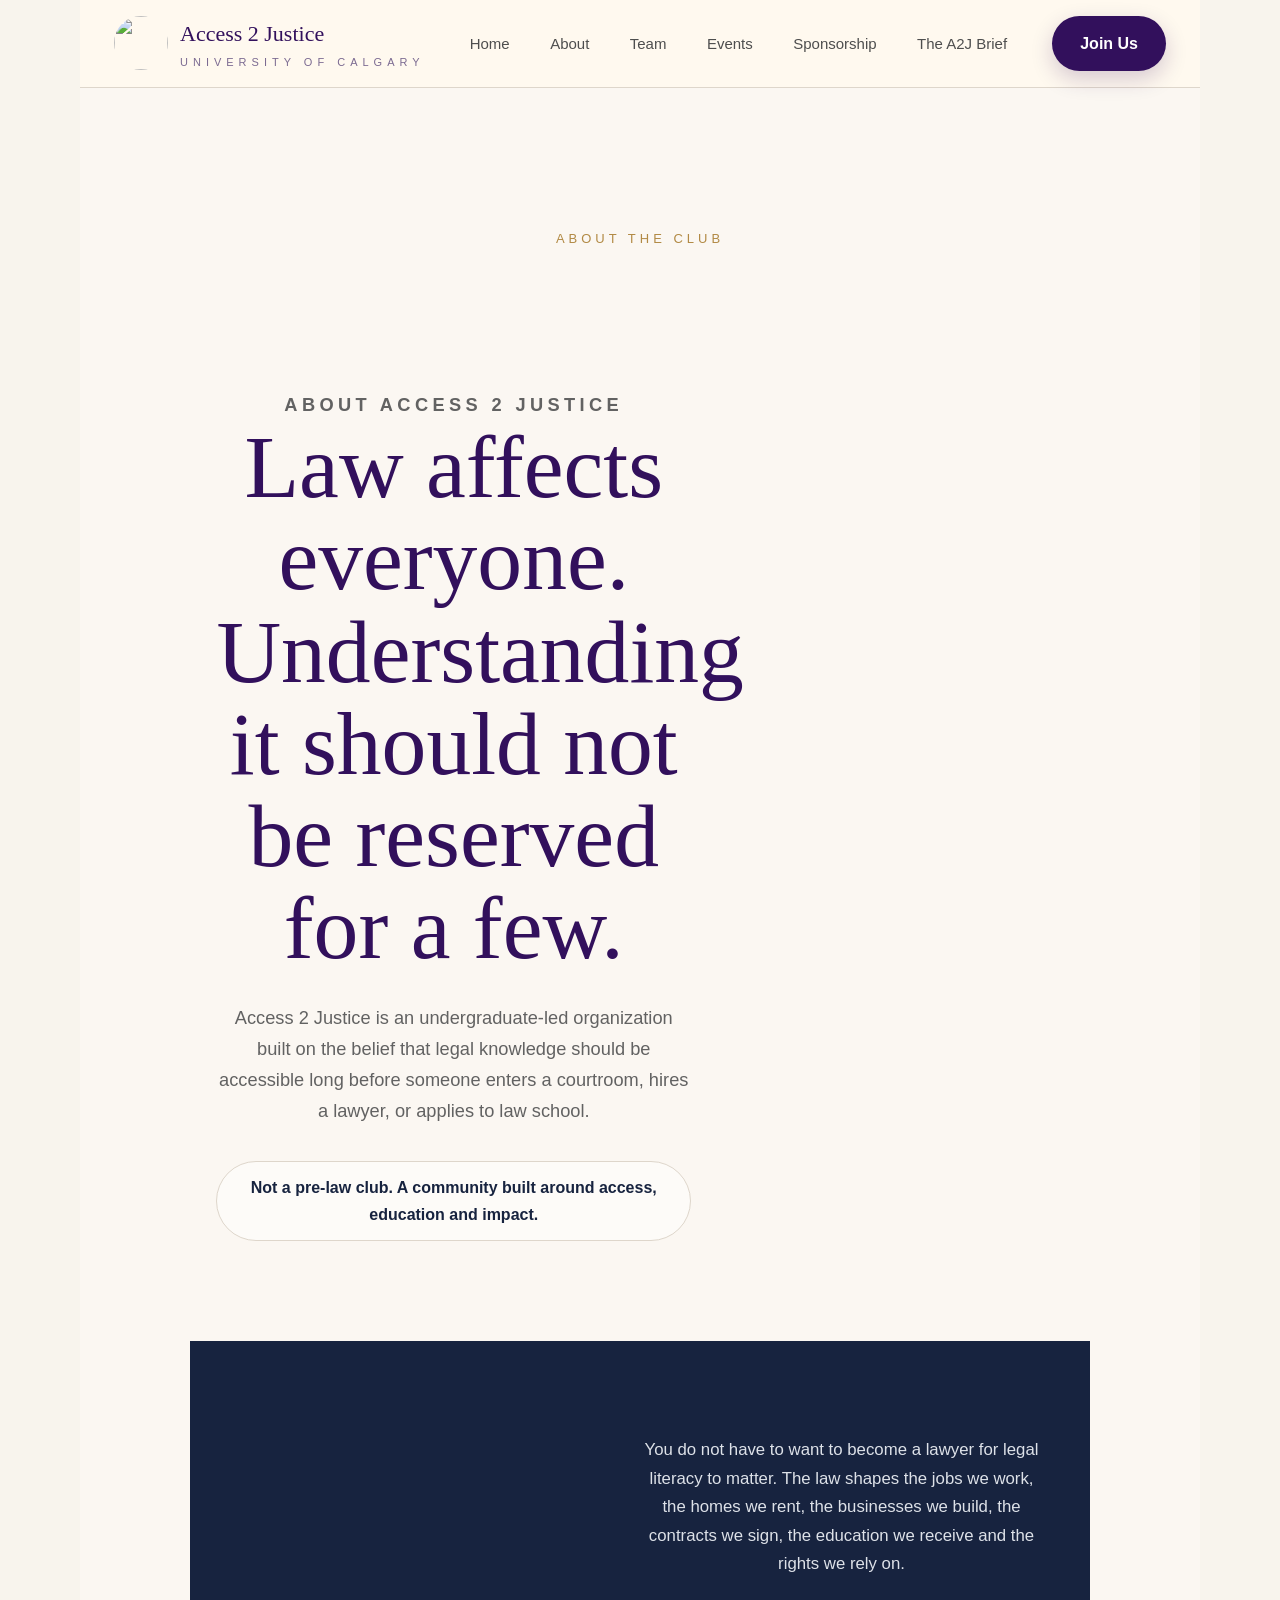
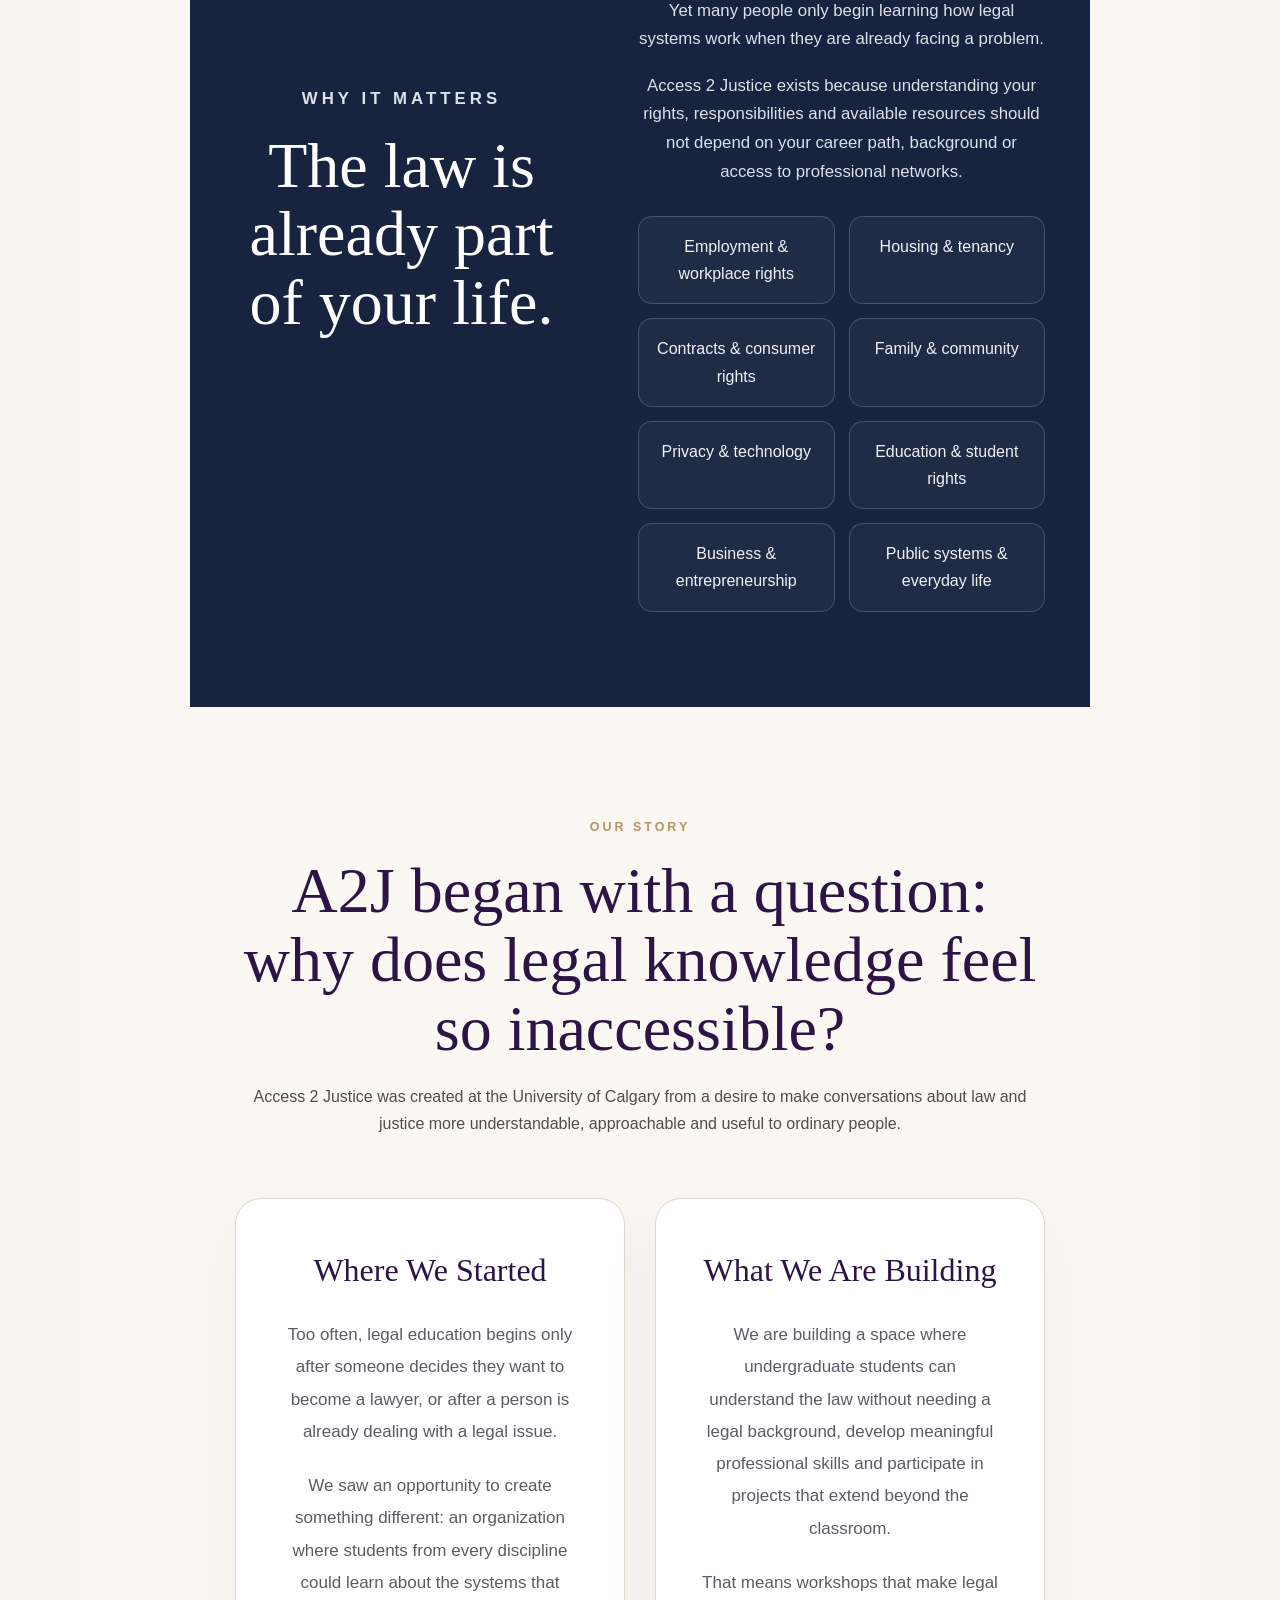
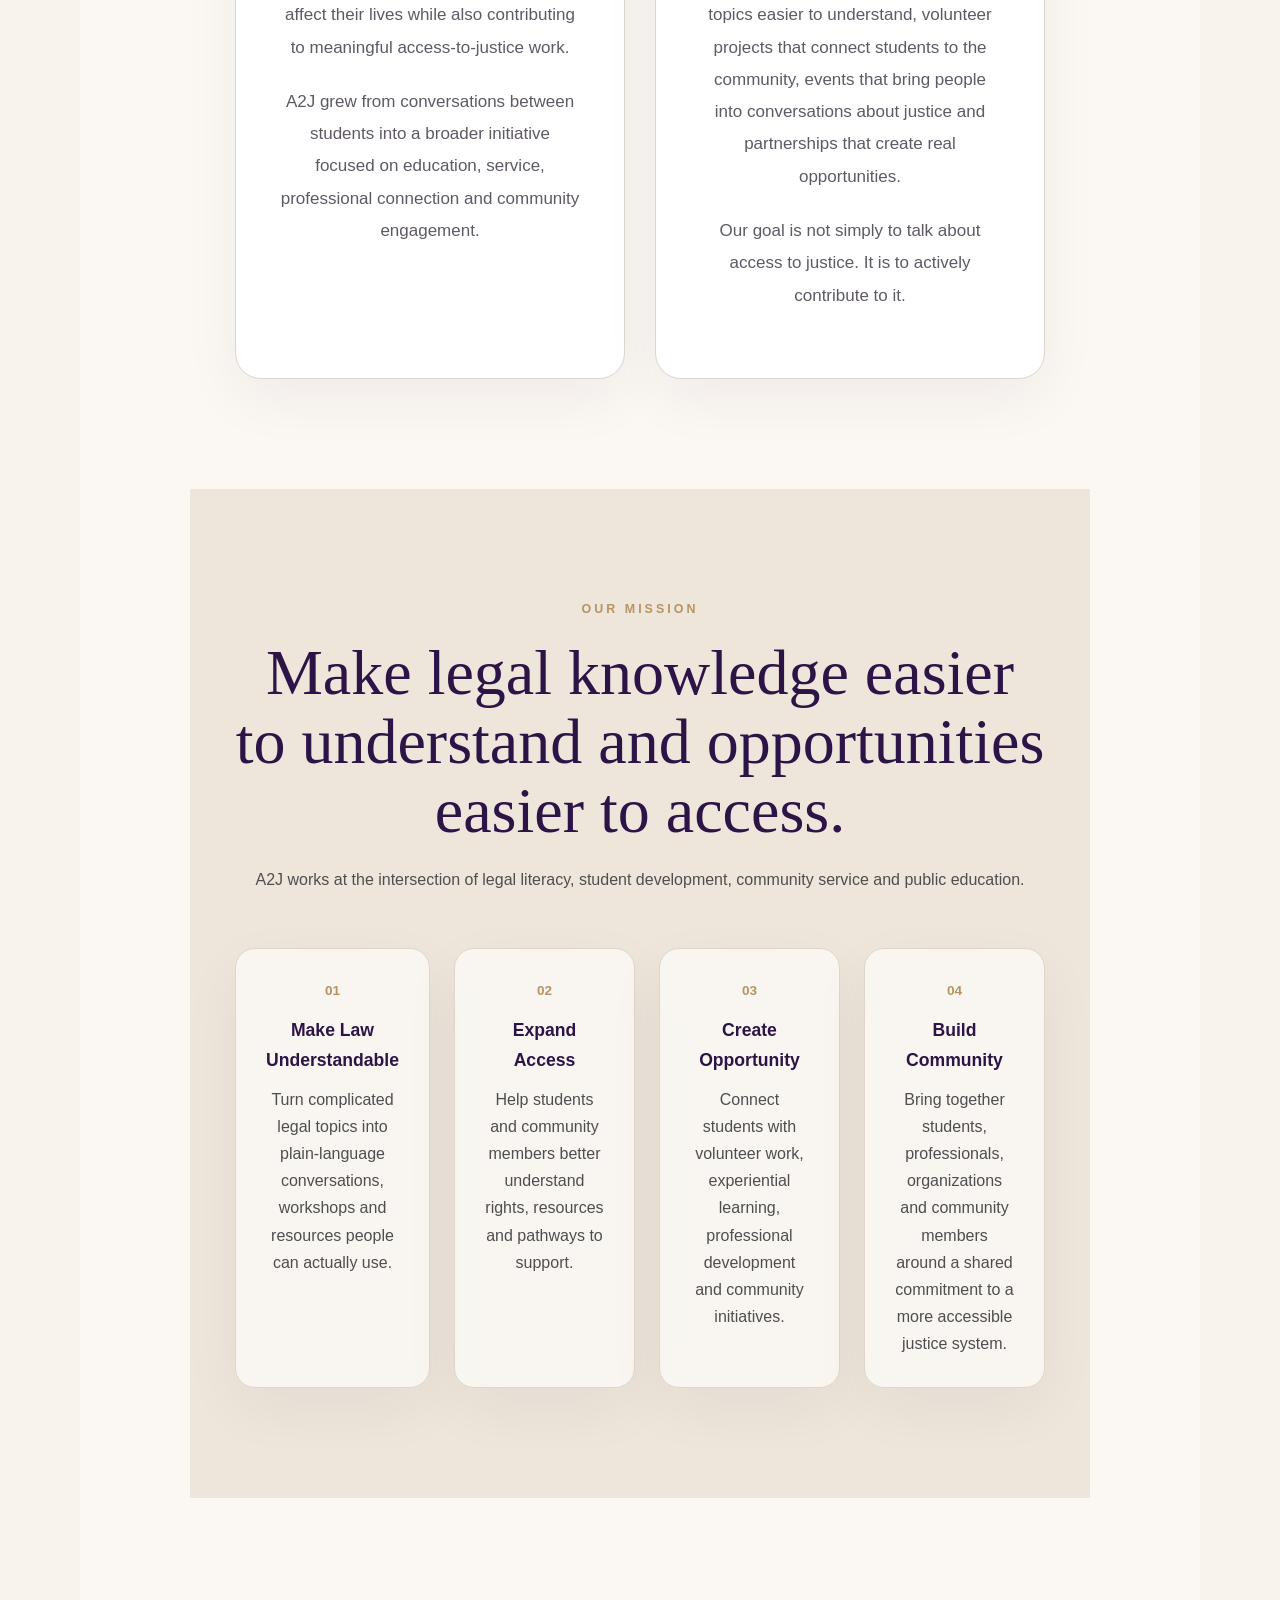
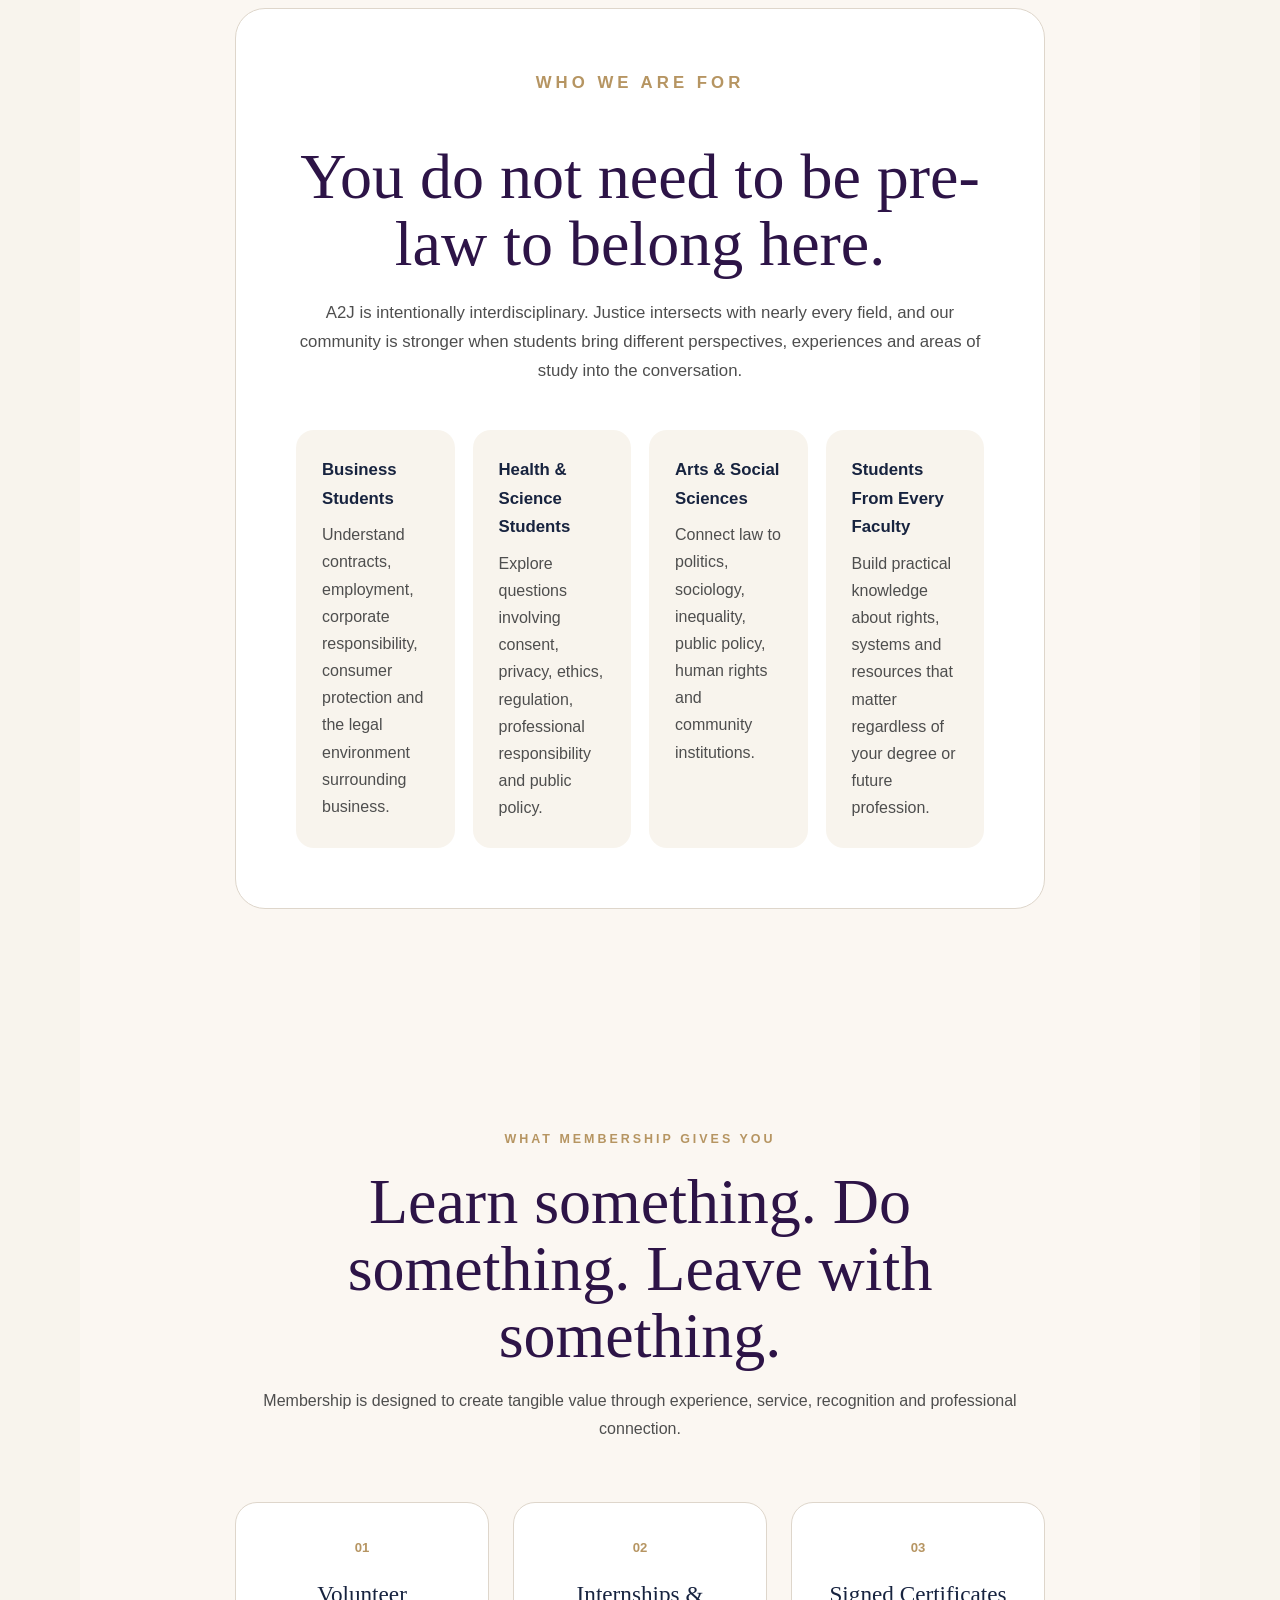
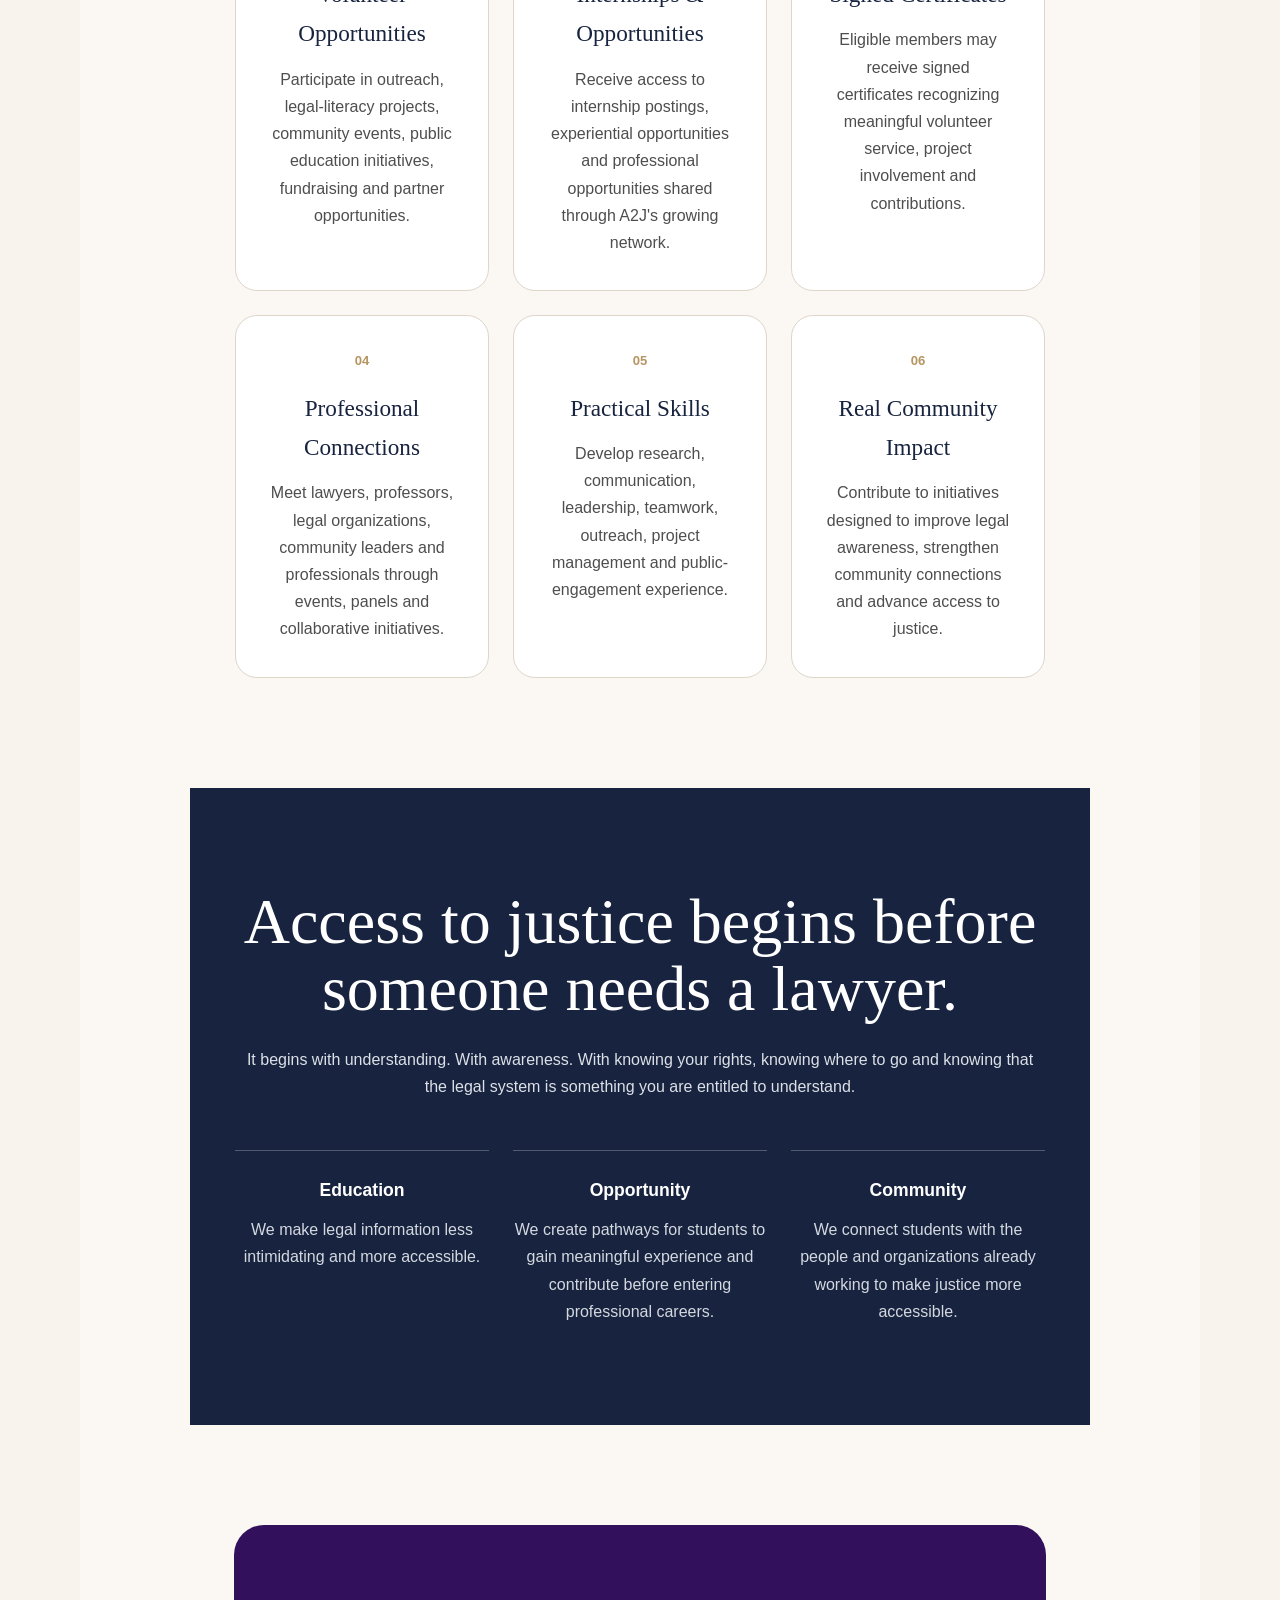
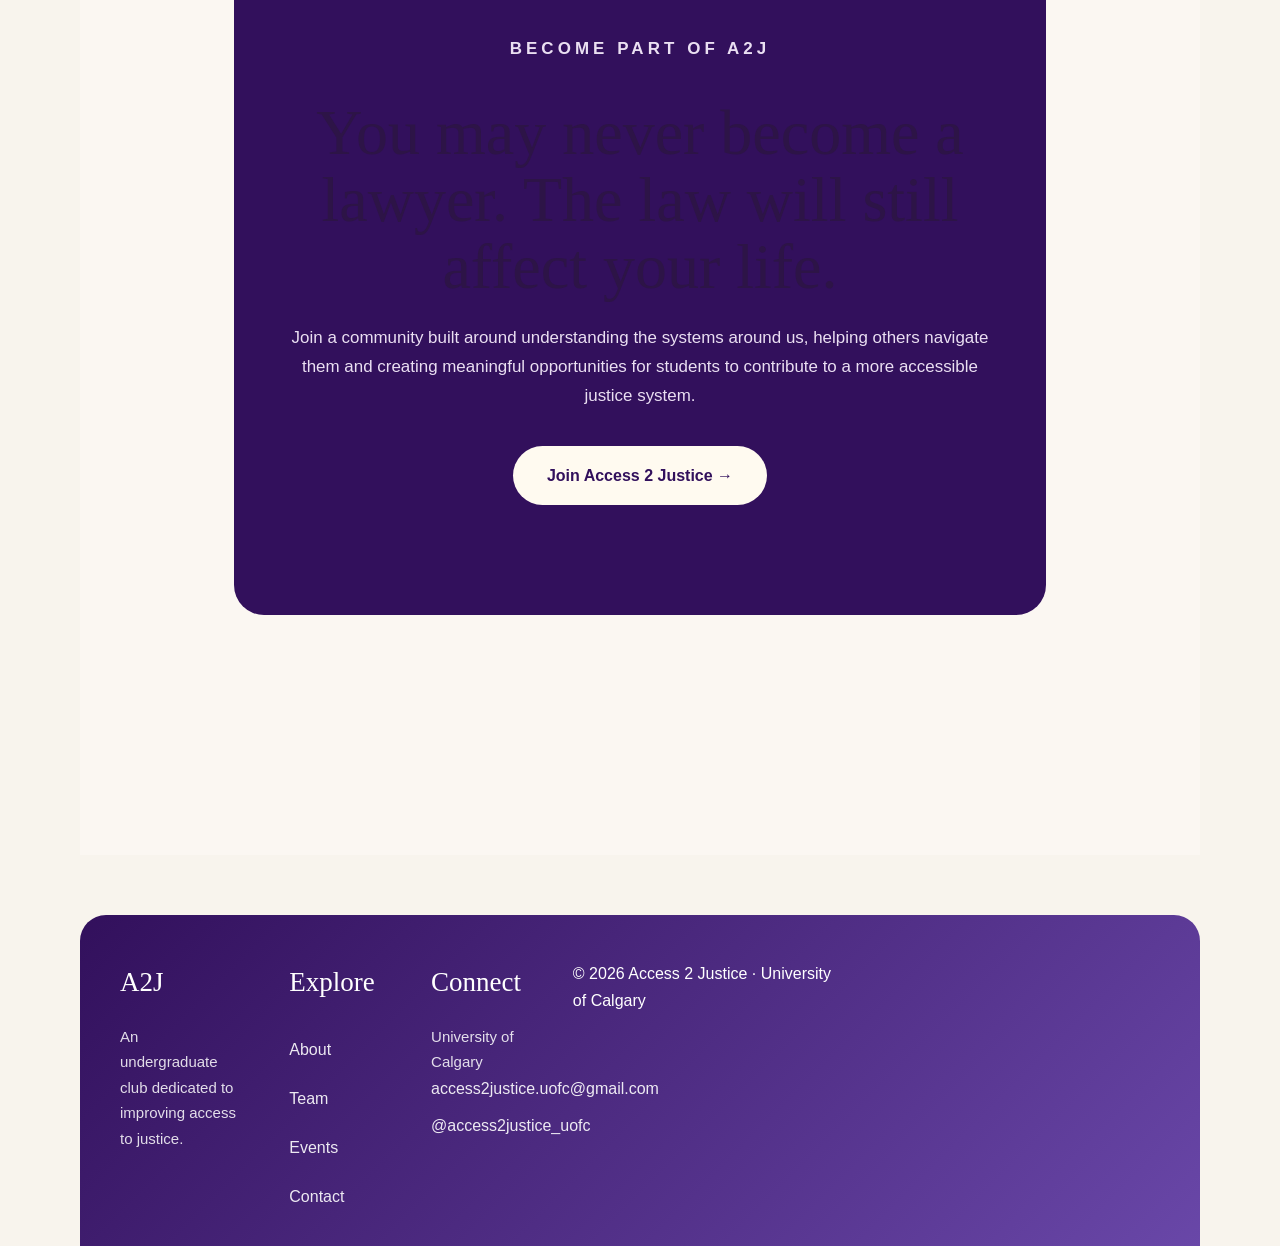
==== commit 8d592f1c: "Update About.html" ====
--- a/About.html
+++ b/About.html
@@ -59,7 +59,9 @@
       color: var(--navy);
       font-weight: 500;
     }
-
+   .container {
+      width: min(1120px, 90%);
+      margin: auto;
   
     }
 
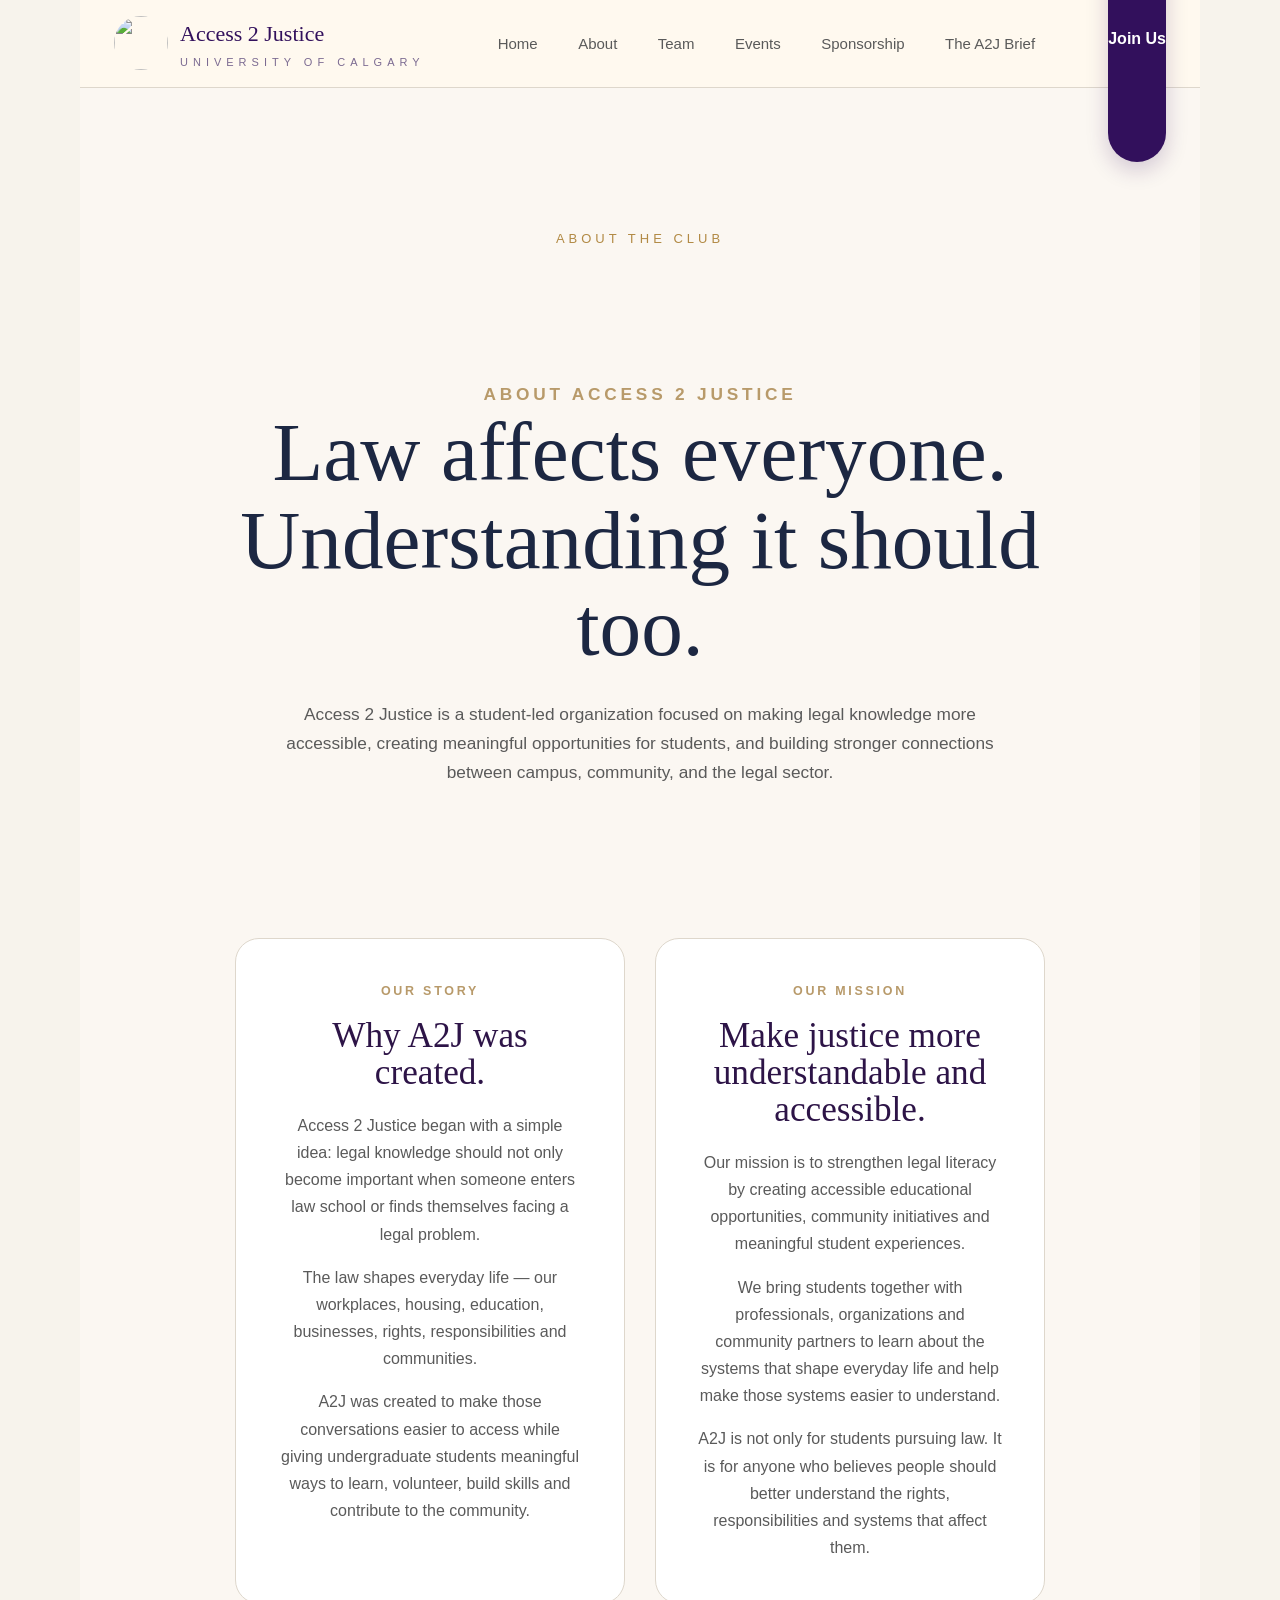
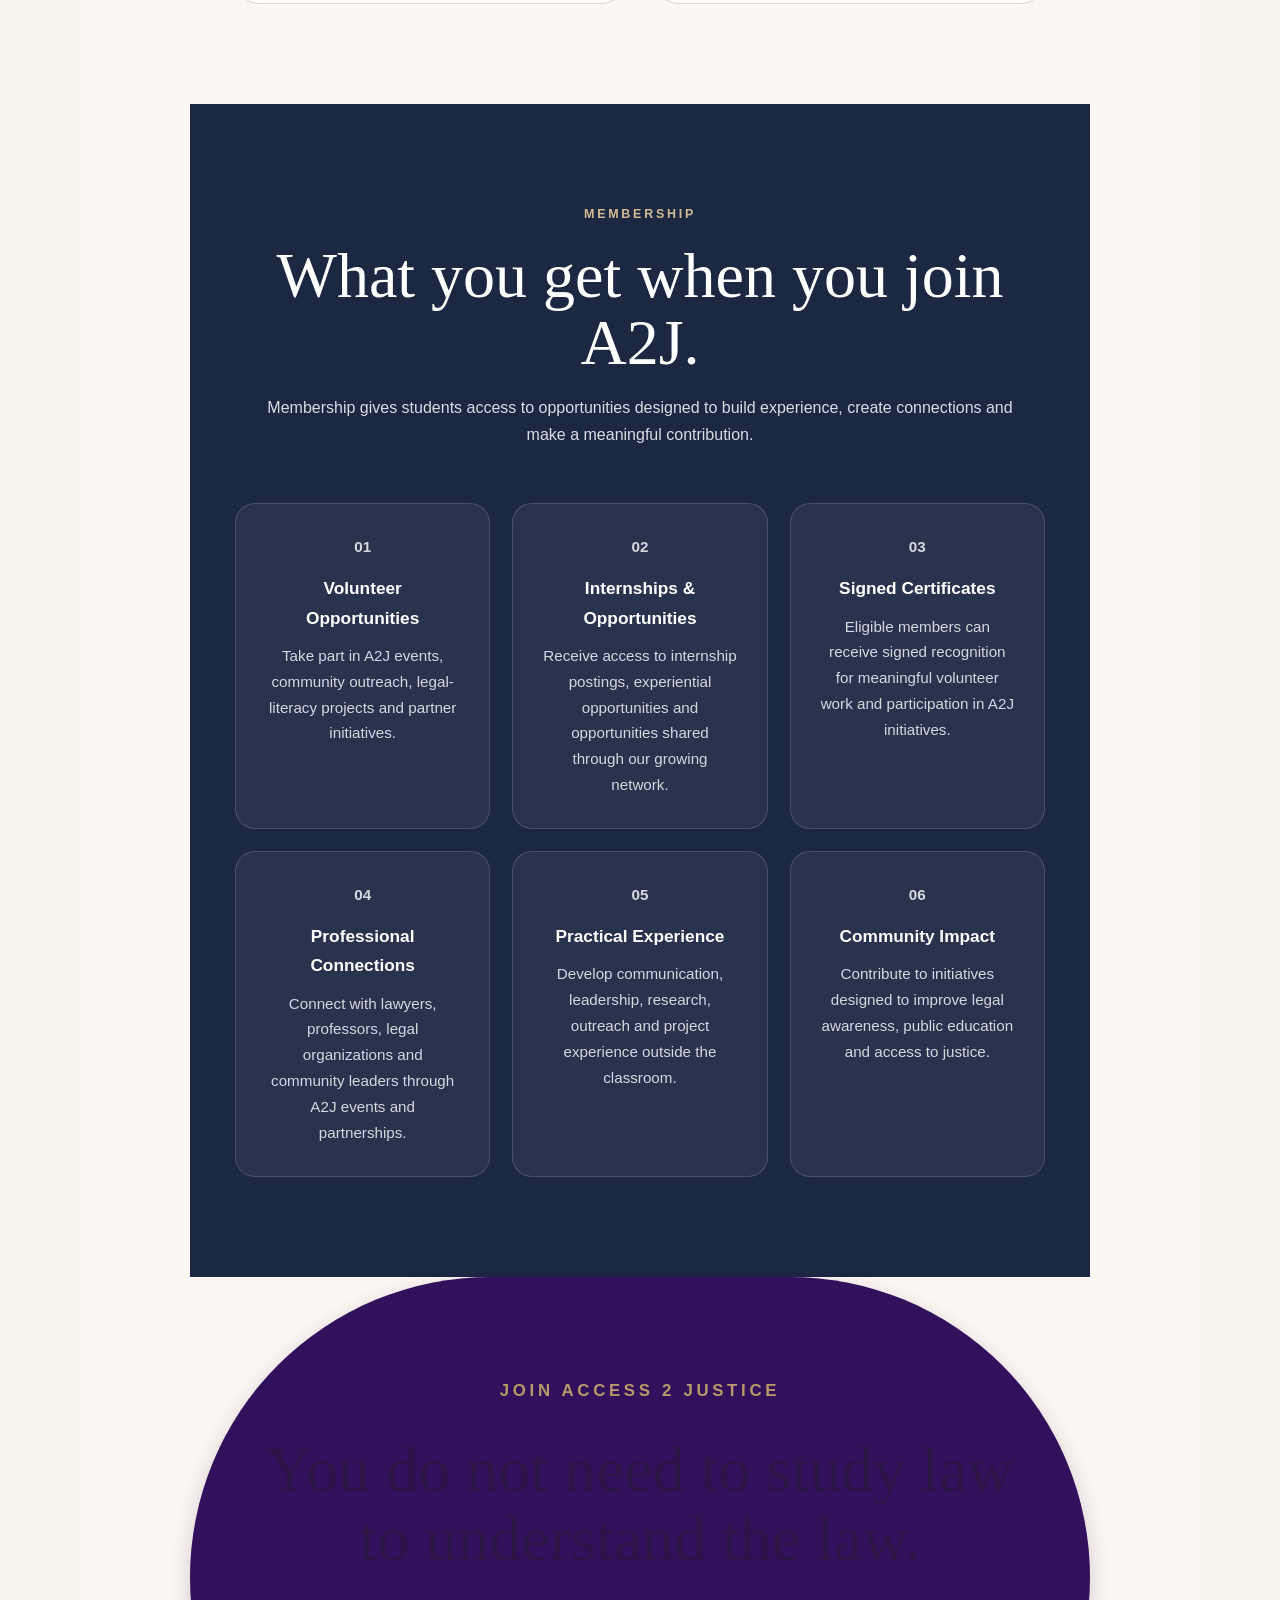
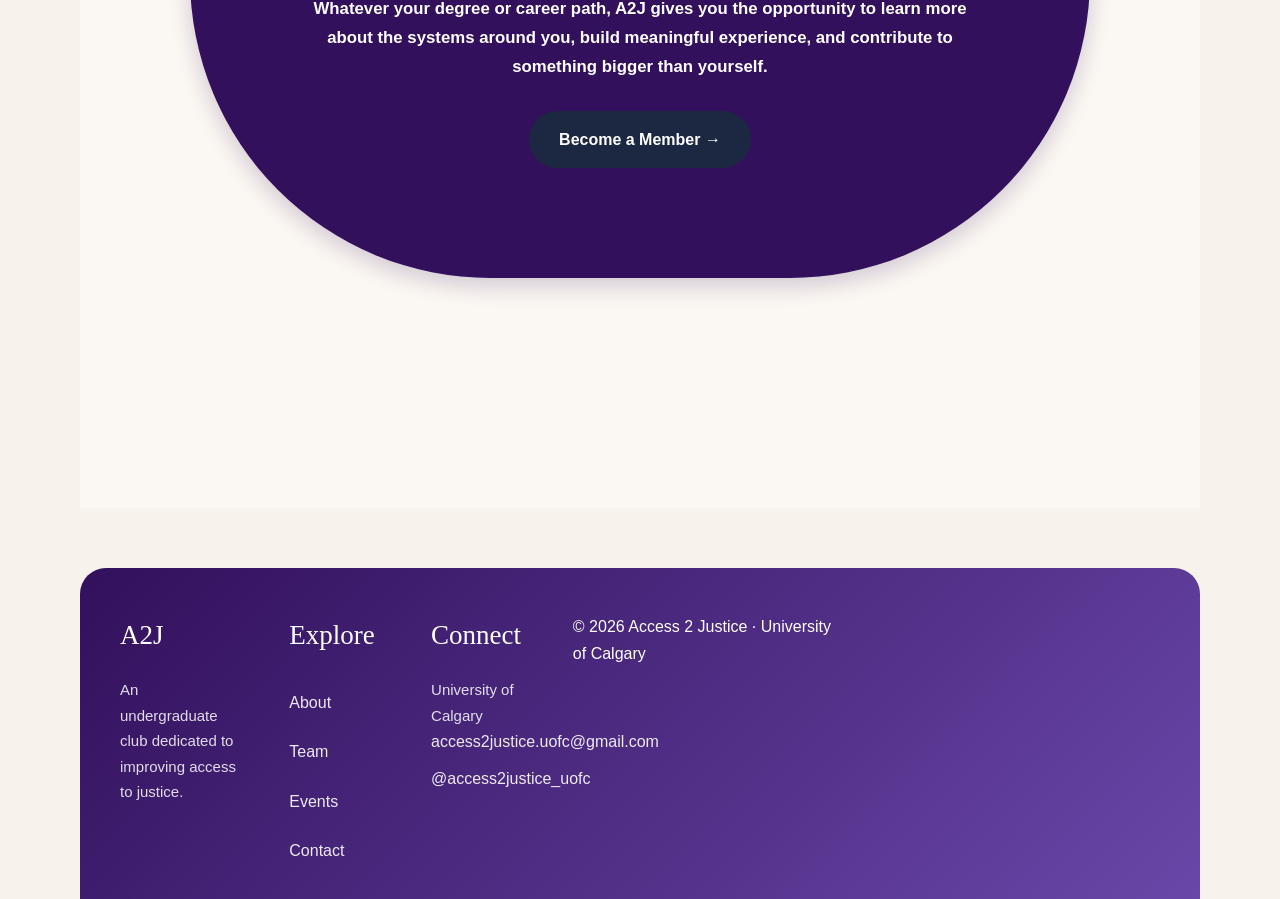
==== commit b93d6957: "Update About.html" ====
--- a/About.html
+++ b/About.html
@@ -26,25 +26,24 @@
 <!DOCTYPE html>
 <html lang="en">
 <head>
-  <meta charset="UTF-8" />
-  <meta name="viewport" content="width=device-width, initial-scale=1.0" />
+  <meta charset="UTF-8">
+  <meta name="viewport" content="width=device-width, initial-scale=1.0">
   <title>About | Access 2 Justice</title>
 
   <style>
     :root {
-      --navy: #17233f;
-      --gold: #b69562;
-      --cream: #f8f4ed;
-      --soft: #eee6da;
+      --navy: #1c2742;
+      --gold: #b89a6a;
+      --cream: #f7f3ec;
       --white: #ffffff;
-      --text: #4e4e4e;
-      --border: #ded6cb;
+      --text: #5a5a5a;
+      --border: #ded7cc;
     }
 
     * {
-      box-sizing: border-box;
       margin: 0;
       padding: 0;
+      box-sizing: border-box;
     }
 
     body {
@@ -54,377 +53,191 @@
       line-height: 1.7;
     }
 
+    .container {
+      width: min(1100px, 90%);
+      margin: auto;
+    }
+
     h1, h2, h3 {
       font-family: Georgia, "Times New Roman", serif;
       color: var(--navy);
       font-weight: 500;
     }
-   .container {
-      width: min(1120px, 90%);
-      margin: auto;
-  
-    }
 
     .eyebrow {
       color: var(--gold);
       text-transform: uppercase;
-      letter-spacing: 0.24em;
+      letter-spacing: 0.22em;
       font-size: 0.78rem;
       font-weight: 700;
-      margin-bottom: 18px;
+      margin-bottom: 16px;
     }
 
     /* HERO */
 
-    .hero {
-      padding: 120px 0 100px;
+    .about-hero {
       text-align: center;
-    }
-
-    .hero h1 {
-      font-size: clamp(3.2rem, 7vw, 5.8rem);
-      line-height: 1.03;
-      max-width: 950px;
+      padding: 110px 0 90px;
+    }
+
+    .about-hero h1 {
+      font-size: clamp(3rem, 7vw, 5.2rem);
+      line-height: 1.05;
+      max-width: 900px;
       margin: 0 auto 28px;
     }
 
-    .hero p {
-      max-width: 820px;
+    .about-hero p {
+      max-width: 760px;
       margin: auto;
-      font-size: 1.14rem;
-      color: #626262;
-    }
-
-    .hero-highlight {
-      display: inline-block;
-      margin-top: 34px;
-      padding: 12px 22px;
-      border: 1px solid var(--border);
-      border-radius: 50px;
-      background: rgba(255,255,255,0.5);
-      color: var(--navy);
-      font-weight: 600;
-    }
-
-    /* LAW AFFECTS EVERYONE */
-
-    .everyone {
-      background: var(--navy);
-      color: white;
-      padding: 95px 0;
-    }
-
-    .everyone-grid {
-      display: grid;
-      grid-template-columns: 0.9fr 1.1fr;
-      gap: 70px;
-      align-items: center;
-    }
-
-    .everyone h2 {
-      color: white;
-      font-size: clamp(2.8rem, 5vw, 4.6rem);
-      line-height: 1.07;
-    }
-
-    .everyone p {
-      color: #dde1e8;
-      font-size: 1.05rem;
-      margin-bottom: 18px;
-    }
-
-    .life-grid {
-      display: grid;
-      grid-template-columns: repeat(2, 1fr);
-      gap: 14px;
-      margin-top: 30px;
-    }
-
-    .life-pill {
-      border: 1px solid rgba(255,255,255,0.18);
-      border-radius: 14px;
-      padding: 16px 18px;
-      color: #f0f2f5;
-      background: rgba(255,255,255,0.04);
-    }
-
-    /* STORY */
-
-    .story {
-      padding: 110px 0;
-    }
-
-    .section-heading {
-      max-width: 820px;
-      margin-bottom: 60px;
-    }
-
-    .section-heading h2 {
-      font-size: clamp(2.7rem, 5vw, 4.4rem);
-      line-height: 1.08;
-      margin-bottom: 20px;
-    }
-
-    .story-grid {
+      font-size: 1.08rem;
+    }
+
+    /* STORY + MISSION */
+
+    .about-intro {
+      padding: 60px 0 100px;
+    }
+
+    .about-grid {
       display: grid;
       grid-template-columns: repeat(2, 1fr);
       gap: 30px;
     }
 
-    .story-card {
-      background: white;
+    .about-card {
+      background: var(--white);
       border: 1px solid var(--border);
-      border-radius: 26px;
-      padding: 44px;
-    }
-
-    .story-card h3 {
-      font-size: 2rem;
-      margin-bottom: 22px;
-    }
-
-    .story-card p + p {
-      margin-top: 18px;
-    }
-
-    /* MISSION */
-
-    .mission {
-      background: var(--soft);
-      padding: 110px 0;
-    }
-
-    .mission-header {
-      max-width: 820px;
-      margin-bottom: 55px;
-    }
-
-    .mission-header h2 {
-      font-size: clamp(2.8rem, 5vw, 4.5rem);
-      line-height: 1.08;
+      border-radius: 24px;
+      padding: 42px;
+    }
+
+    .about-card h2 {
+      font-size: 2.2rem;
       margin-bottom: 20px;
     }
 
-    .mission-grid {
-      display: grid;
-      grid-template-columns: repeat(4, 1fr);
-      gap: 24px;
-    }
-
-    .mission-card {
-      background: rgba(255,255,255,0.65);
-      border: 1px solid var(--border);
-      border-radius: 20px;
-      padding: 30px;
-    }
-
-    .mission-card span {
-      color: var(--gold);
-      font-weight: 700;
-      font-size: 0.85rem;
-    }
-
-    .mission-card h3 {
-      font-family: Arial, Helvetica, sans-serif;
-      font-weight: 700;
-      font-size: 1.1rem;
-      margin: 14px 0 10px;
-    }
-
-    /* WHO IT IS FOR */
-
-    .for-everyone {
-      padding: 110px 0;
-    }
-
-    .for-everyone-box {
-      background: white;
-      border-radius: 30px;
-      border: 1px solid var(--border);
-      padding: 60px;
+    .about-card p + p {
+      margin-top: 16px;
+    }
+
+    /* MEMBER BENEFITS */
+
+    .benefits {
+      background: var(--navy);
+      padding: 100px 0;
+    }
+
+    .benefits-heading {
       text-align: center;
-    }
-
-    .for-everyone-box h2 {
-      font-size: clamp(2.8rem, 5vw, 4.4rem);
-      margin-bottom: 22px;
-    }
-
-    .for-everyone-box > p {
-      max-width: 800px;
-      margin: 0 auto 45px;
-      font-size: 1.05rem;
-    }
-
-    .audience-grid {
-      display: grid;
-      grid-template-columns: repeat(4, 1fr);
-      gap: 18px;
-      text-align: left;
-    }
-
-    .audience-card {
-      background: var(--cream);
-      border-radius: 18px;
-      padding: 26px;
-    }
-
-    .audience-card h3 {
-      font-family: Arial, Helvetica, sans-serif;
-      font-weight: 700;
-      font-size: 1.05rem;
-      margin-bottom: 8px;
-    }
-
-    /* BENEFITS */
-
-    .benefits {
-      padding: 110px 0;
-    }
-
-    .benefits-header {
-      max-width: 800px;
-      text-align: center;
-      margin: 0 auto 60px;
-    }
-
-    .benefits-header h2 {
-      font-size: clamp(2.8rem, 5vw, 4.5rem);
+      max-width: 760px;
+      margin: 0 auto 55px;
+    }
+
+    .benefits-heading .eyebrow {
+      color: #d5bd93;
+    }
+
+    .benefits-heading h2 {
+      color: white;
+      font-size: clamp(2.6rem, 5vw, 4rem);
       margin-bottom: 18px;
+    }
+
+    .benefits-heading p {
+      color: #d9dde5;
     }
 
     .benefits-grid {
       display: grid;
       grid-template-columns: repeat(3, 1fr);
-      gap: 24px;
+      gap: 22px;
     }
 
     .benefit-card {
-      background: white;
-      border: 1px solid var(--border);
-      border-radius: 22px;
-      padding: 34px;
-      transition: 0.25s ease;
-    }
-
-    .benefit-card:hover {
-      transform: translateY(-5px);
-      box-shadow: 0 18px 40px rgba(23,35,63,0.08);
+      background: rgba(255,255,255,0.06);
+      border: 1px solid rgba(255,255,255,0.14);
+      border-radius: 20px;
+      padding: 30px;
     }
 
     .benefit-number {
       color: var(--gold);
+      font-size: 0.82rem;
       font-weight: 700;
-      font-size: 0.82rem;
-      margin-bottom: 16px;
+      margin-bottom: 14px;
     }
 
     .benefit-card h3 {
-      font-size: 1.45rem;
-      margin-bottom: 12px;
-    }
-
-    /* IMPACT */
-
-    .impact {
-      background: var(--navy);
-      padding: 100px 0;
-      color: white;
-    }
-
-    .impact h2 {
-      color: white;
-      text-align: center;
-      font-size: clamp(2.8rem, 5vw, 4.5rem);
-      margin-bottom: 24px;
-    }
-
-    .impact > .container > p {
-      max-width: 800px;
-      text-align: center;
-      margin: 0 auto 50px;
-      color: #dce0e7;
-    }
-
-    .impact-grid {
-      display: grid;
-      grid-template-columns: repeat(3, 1fr);
-      gap: 24px;
-    }
-
-    .impact-card {
-      border-top: 1px solid rgba(255,255,255,0.25);
-      padding-top: 25px;
-    }
-
-    .impact-card h3 {
       color: white;
       font-family: Arial, Helvetica, sans-serif;
-      font-size: 1.1rem;
+      font-size: 1.08rem;
       font-weight: 700;
       margin-bottom: 10px;
     }
 
-    .impact-card p {
-      color: #d4d9e0;
+    .benefit-card p {
+      color: #d4d9e1;
+      font-size: 0.95rem;
     }
 
     /* CTA */
 
-    .cta {
+    .join {
       text-align: center;
-      padding: 110px 0;
-    }
-
-    .cta h2 {
-      font-size: clamp(3rem, 5vw, 4.8rem);
-      max-width: 900px;
-      margin: 0 auto 24px;
-    }
-
-    .cta p {
-      max-width: 720px;
-      margin: 0 auto 35px;
-      font-size: 1.06rem;
-    }
-
-    .cta-button {
+      padding: 100px 0 110px;
+    }
+
+    .join h2 {
+      font-size: clamp(2.8rem, 5vw, 4.3rem);
+      max-width: 850px;
+      margin: 0 auto 22px;
+      line-height: 1.08;
+    }
+
+    .join p {
+      max-width: 700px;
+      margin: 0 auto 30px;
+      font-size: 1.05rem;
+    }
+
+    .join-button {
       display: inline-block;
       text-decoration: none;
       background: var(--navy);
       color: white;
-      padding: 16px 34px;
+      padding: 15px 30px;
       border-radius: 50px;
       font-weight: 700;
-    }
-
-    @media (max-width: 900px) {
-      .everyone-grid,
-      .story-grid {
+      transition: 0.2s ease;
+    }
+
+    .join-button:hover {
+      transform: translateY(-2px);
+    }
+
+    @media (max-width: 850px) {
+      .about-grid {
         grid-template-columns: 1fr;
       }
 
-      .mission-grid,
-      .audience-grid,
-      .benefits-grid,
-      .impact-grid {
+      .benefits-grid {
         grid-template-columns: repeat(2, 1fr);
       }
     }
 
-    @media (max-width: 620px) {
-      .mission-grid,
-      .audience-grid,
-      .benefits-grid,
-      .impact-grid,
-      .life-grid {
+    @media (max-width: 600px) {
+      .benefits-grid {
         grid-template-columns: 1fr;
       }
 
-      .story-card,
-      .for-everyone-box {
+      .about-card {
         padding: 30px 24px;
       }
+
+      .about-hero {
+        padding: 80px 0 65px;
+      }
     }
   </style>
 </head>
@@ -432,259 +245,82 @@
 <body>
 
   <!-- HERO -->
-  <section class="hero">
+  <section class="about-hero">
     <div class="container">
+
       <p class="eyebrow">About Access 2 Justice</p>
 
       <h1>
         Law affects everyone.<br>
-        Understanding it should not be reserved for a few.
+        Understanding it should too.
       </h1>
 
       <p>
-        Access 2 Justice is an undergraduate-led organization built on the belief
-        that legal knowledge should be accessible long before someone enters a
-        courtroom, hires a lawyer, or applies to law school.
+        Access 2 Justice is a student-led organization focused on making legal
+        knowledge more accessible, creating meaningful opportunities for students,
+        and building stronger connections between campus, community, and the legal sector.
       </p>
 
-      <div class="hero-highlight">
-        Not a pre-law club. A community built around access, education and impact.
+    </div>
+  </section>
+
+
+  <!-- STORY + MISSION -->
+  <section class="about-intro">
+    <div class="container">
+
+      <div class="about-grid">
+
+        <div class="about-card">
+          <p class="eyebrow">Our Story</p>
+
+          <h2>Why A2J was created.</h2>
+
+          <p>
+            Access 2 Justice began with a simple idea: legal knowledge should not
+            only become important when someone enters law school or finds themselves
+            facing a legal problem.
+          </p>
+
+          <p>
+            The law shapes everyday life — our workplaces, housing, education,
+            businesses, rights, responsibilities and communities.
+          </p>
+
+          <p>
+            A2J was created to make those conversations easier to access while giving
+            undergraduate students meaningful ways to learn, volunteer, build skills
+            and contribute to the community.
+          </p>
+        </div>
+
+
+        <div class="about-card">
+          <p class="eyebrow">Our Mission</p>
+
+          <h2>Make justice more understandable and accessible.</h2>
+
+          <p>
+            Our mission is to strengthen legal literacy by creating accessible
+            educational opportunities, community initiatives and meaningful
+            student experiences.
+          </p>
+
+          <p>
+            We bring students together with professionals, organizations and
+            community partners to learn about the systems that shape everyday life
+            and help make those systems easier to understand.
+          </p>
+
+          <p>
+            A2J is not only for students pursuing law. It is for anyone who believes
+            people should better understand the rights, responsibilities and systems
+            that affect them.
+          </p>
+        </div>
+
       </div>
-    </div>
-  </section>
-
-
-  <!-- LAW AFFECTS EVERYONE -->
-  <section class="everyone">
-    <div class="container everyone-grid">
-
-      <div>
-        <p class="eyebrow">Why It Matters</p>
-
-        <h2>
-          The law is already part of your life.
-        </h2>
-      </div>
-
-      <div>
-        <p>
-          You do not have to want to become a lawyer for legal literacy to matter.
-          The law shapes the jobs we work, the homes we rent, the businesses we
-          build, the contracts we sign, the education we receive and the rights
-          we rely on.
-        </p>
-
-        <p>
-          Yet many people only begin learning how legal systems work when they
-          are already facing a problem.
-        </p>
-
-        <p>
-          Access 2 Justice exists because understanding your rights, responsibilities
-          and available resources should not depend on your career path,
-          background or access to professional networks.
-        </p>
-
-        <div class="life-grid">
-          <div class="life-pill">Employment & workplace rights</div>
-          <div class="life-pill">Housing & tenancy</div>
-          <div class="life-pill">Contracts & consumer rights</div>
-          <div class="life-pill">Family & community</div>
-          <div class="life-pill">Privacy & technology</div>
-          <div class="life-pill">Education & student rights</div>
-          <div class="life-pill">Business & entrepreneurship</div>
-          <div class="life-pill">Public systems & everyday life</div>
-        </div>
-      </div>
-
-    </div>
-  </section>
-
-
-  <!-- STORY -->
-  <section class="story">
-    <div class="container">
-
-      <div class="section-heading">
-        <p class="eyebrow">Our Story</p>
-
-        <h2>
-          A2J began with a question: why does legal knowledge feel so inaccessible?
-        </h2>
-
-        <p>
-          Access 2 Justice was created at the University of Calgary from a desire
-          to make conversations about law and justice more understandable,
-          approachable and useful to ordinary people.
-        </p>
-      </div>
-
-      <div class="story-grid">
-
-        <div class="story-card">
-          <h3>Where We Started</h3>
-
-          <p>
-            Too often, legal education begins only after someone decides they want
-            to become a lawyer, or after a person is already dealing with a legal
-            issue.
-          </p>
-
-          <p>
-            We saw an opportunity to create something different: an organization
-            where students from every discipline could learn about the systems
-            that affect their lives while also contributing to meaningful
-            access-to-justice work.
-          </p>
-
-          <p>
-            A2J grew from conversations between students into a broader initiative
-            focused on education, service, professional connection and community
-            engagement.
-          </p>
-        </div>
-
-        <div class="story-card">
-          <h3>What We Are Building</h3>
-
-          <p>
-            We are building a space where undergraduate students can understand
-            the law without needing a legal background, develop meaningful
-            professional skills and participate in projects that extend beyond
-            the classroom.
-          </p>
-
-          <p>
-            That means workshops that make legal topics easier to understand,
-            volunteer projects that connect students to the community, events that
-            bring people into conversations about justice and partnerships that
-            create real opportunities.
-          </p>
-
-          <p>
-            Our goal is not simply to talk about access to justice. It is to
-            actively contribute to it.
-          </p>
-        </div>
-
-      </div>
-    </div>
-  </section>
-
-
-  <!-- MISSION -->
-  <section class="mission">
-    <div class="container">
-
-      <div class="mission-header">
-        <p class="eyebrow">Our Mission</p>
-
-        <h2>
-          Make legal knowledge easier to understand and opportunities easier to access.
-        </h2>
-
-        <p>
-          A2J works at the intersection of legal literacy, student development,
-          community service and public education.
-        </p>
-      </div>
-
-      <div class="mission-grid">
-
-        <div class="mission-card">
-          <span>01</span>
-          <h3>Make Law Understandable</h3>
-          <p>
-            Turn complicated legal topics into plain-language conversations,
-            workshops and resources people can actually use.
-          </p>
-        </div>
-
-        <div class="mission-card">
-          <span>02</span>
-          <h3>Expand Access</h3>
-          <p>
-            Help students and community members better understand rights,
-            resources and pathways to support.
-          </p>
-        </div>
-
-        <div class="mission-card">
-          <span>03</span>
-          <h3>Create Opportunity</h3>
-          <p>
-            Connect students with volunteer work, experiential learning,
-            professional development and community initiatives.
-          </p>
-        </div>
-
-        <div class="mission-card">
-          <span>04</span>
-          <h3>Build Community</h3>
-          <p>
-            Bring together students, professionals, organizations and community
-            members around a shared commitment to a more accessible justice system.
-          </p>
-        </div>
-
-      </div>
-    </div>
-  </section>
-
-
-  <!-- WHO A2J IS FOR -->
-  <section class="for-everyone">
-    <div class="container">
-
-      <div class="for-everyone-box">
-        <p class="eyebrow">Who We Are For</p>
-
-        <h2>
-          You do not need to be pre-law to belong here.
-        </h2>
-
-        <p>
-          A2J is intentionally interdisciplinary. Justice intersects with nearly
-          every field, and our community is stronger when students bring different
-          perspectives, experiences and areas of study into the conversation.
-        </p>
-
-        <div class="audience-grid">
-
-          <div class="audience-card">
-            <h3>Business Students</h3>
-            <p>
-              Understand contracts, employment, corporate responsibility,
-              consumer protection and the legal environment surrounding business.
-            </p>
-          </div>
-
-          <div class="audience-card">
-            <h3>Health & Science Students</h3>
-            <p>
-              Explore questions involving consent, privacy, ethics, regulation,
-              professional responsibility and public policy.
-            </p>
-          </div>
-
-          <div class="audience-card">
-            <h3>Arts & Social Sciences</h3>
-            <p>
-              Connect law to politics, sociology, inequality, public policy,
-              human rights and community institutions.
-            </p>
-          </div>
-
-          <div class="audience-card">
-            <h3>Students From Every Faculty</h3>
-            <p>
-              Build practical knowledge about rights, systems and resources that
-              matter regardless of your degree or future profession.
-            </p>
-          </div>
-
-        </div>
-      </div>
+
     </div>
   </section>
 
@@ -693,18 +329,19 @@
   <section class="benefits">
     <div class="container">
 
-      <div class="benefits-header">
-        <p class="eyebrow">What Membership Gives You</p>
-
-        <h2>
-          Learn something. Do something. Leave with something.
-        </h2>
+      <div class="benefits-heading">
+
+        <p class="eyebrow">Membership</p>
+
+        <h2>What you get when you join A2J.</h2>
 
         <p>
-          Membership is designed to create tangible value through experience,
-          service, recognition and professional connection.
+          Membership gives students access to opportunities designed to build
+          experience, create connections and make a meaningful contribution.
         </p>
+
       </div>
+
 
       <div class="benefits-grid">
 
@@ -712,8 +349,8 @@
           <p class="benefit-number">01</p>
           <h3>Volunteer Opportunities</h3>
           <p>
-            Participate in outreach, legal-literacy projects, community events,
-            public education initiatives, fundraising and partner opportunities.
+            Take part in A2J events, community outreach, legal-literacy projects
+            and partner initiatives.
           </p>
         </div>
 
@@ -722,7 +359,7 @@
           <h3>Internships & Opportunities</h3>
           <p>
             Receive access to internship postings, experiential opportunities
-            and professional opportunities shared through A2J's growing network.
+            and opportunities shared through our growing network.
           </p>
         </div>
 
@@ -730,8 +367,8 @@
           <p class="benefit-number">03</p>
           <h3>Signed Certificates</h3>
           <p>
-            Eligible members may receive signed certificates recognizing
-            meaningful volunteer service, project involvement and contributions.
+            Eligible members can receive signed recognition for meaningful
+            volunteer work and participation in A2J initiatives.
           </p>
         </div>
 
@@ -739,96 +376,53 @@
           <p class="benefit-number">04</p>
           <h3>Professional Connections</h3>
           <p>
-            Meet lawyers, professors, legal organizations, community leaders
-            and professionals through events, panels and collaborative initiatives.
+            Connect with lawyers, professors, legal organizations and community
+            leaders through A2J events and partnerships.
           </p>
         </div>
 
         <div class="benefit-card">
           <p class="benefit-number">05</p>
-          <h3>Practical Skills</h3>
-          <p>
-            Develop research, communication, leadership, teamwork, outreach,
-            project management and public-engagement experience.
+          <h3>Practical Experience</h3>
+          <p>
+            Develop communication, leadership, research, outreach and project
+            experience outside the classroom.
           </p>
         </div>
 
         <div class="benefit-card">
           <p class="benefit-number">06</p>
-          <h3>Real Community Impact</h3>
+          <h3>Community Impact</h3>
           <p>
             Contribute to initiatives designed to improve legal awareness,
-            strengthen community connections and advance access to justice.
+            public education and access to justice.
           </p>
         </div>
 
       </div>
+
     </div>
   </section>
 
 
-  <!-- IMPACT -->
-  <section class="impact">
+  <!-- CTA -->
+  <section class="join">
     <div class="container">
 
+      <p class="eyebrow">Join Access 2 Justice</p>
+
       <h2>
-        Access to justice begins before someone needs a lawyer.
+        You do not need to study law to understand the law.
       </h2>
 
       <p>
-        It begins with understanding. With awareness. With knowing your rights,
-        knowing where to go and knowing that the legal system is something you
-        are entitled to understand.
+        Whatever your degree or career path, A2J gives you the opportunity to
+        learn more about the systems around you, build meaningful experience,
+        and contribute to something bigger than yourself.
       </p>
 
-      <div class="impact-grid">
-
-        <div class="impact-card">
-          <h3>Education</h3>
-          <p>
-            We make legal information less intimidating and more accessible.
-          </p>
-        </div>
-
-        <div class="impact-card">
-          <h3>Opportunity</h3>
-          <p>
-            We create pathways for students to gain meaningful experience and
-            contribute before entering professional careers.
-          </p>
-        </div>
-
-        <div class="impact-card">
-          <h3>Community</h3>
-          <p>
-            We connect students with the people and organizations already working
-            to make justice more accessible.
-          </p>
-        </div>
-
-      </div>
-    </div>
-  </section>
-
-
-  <!-- CTA -->
-  <section class="cta">
-    <div class="container">
-
-      <p class="eyebrow">Become Part of A2J</p>
-
-      <h2>
-        You may never become a lawyer. The law will still affect your life.
-      </h2>
-
-      <p>
-        Join a community built around understanding the systems around us,
-        helping others navigate them and creating meaningful opportunities for
-        students to contribute to a more accessible justice system.
-      </p>
-
-      <a href="Join.html" class="cta-button">
-        Join Access 2 Justice →
+      <a href="Membership.html" class="join-button">
+        Become a Member →
       </a>
 
     </div>
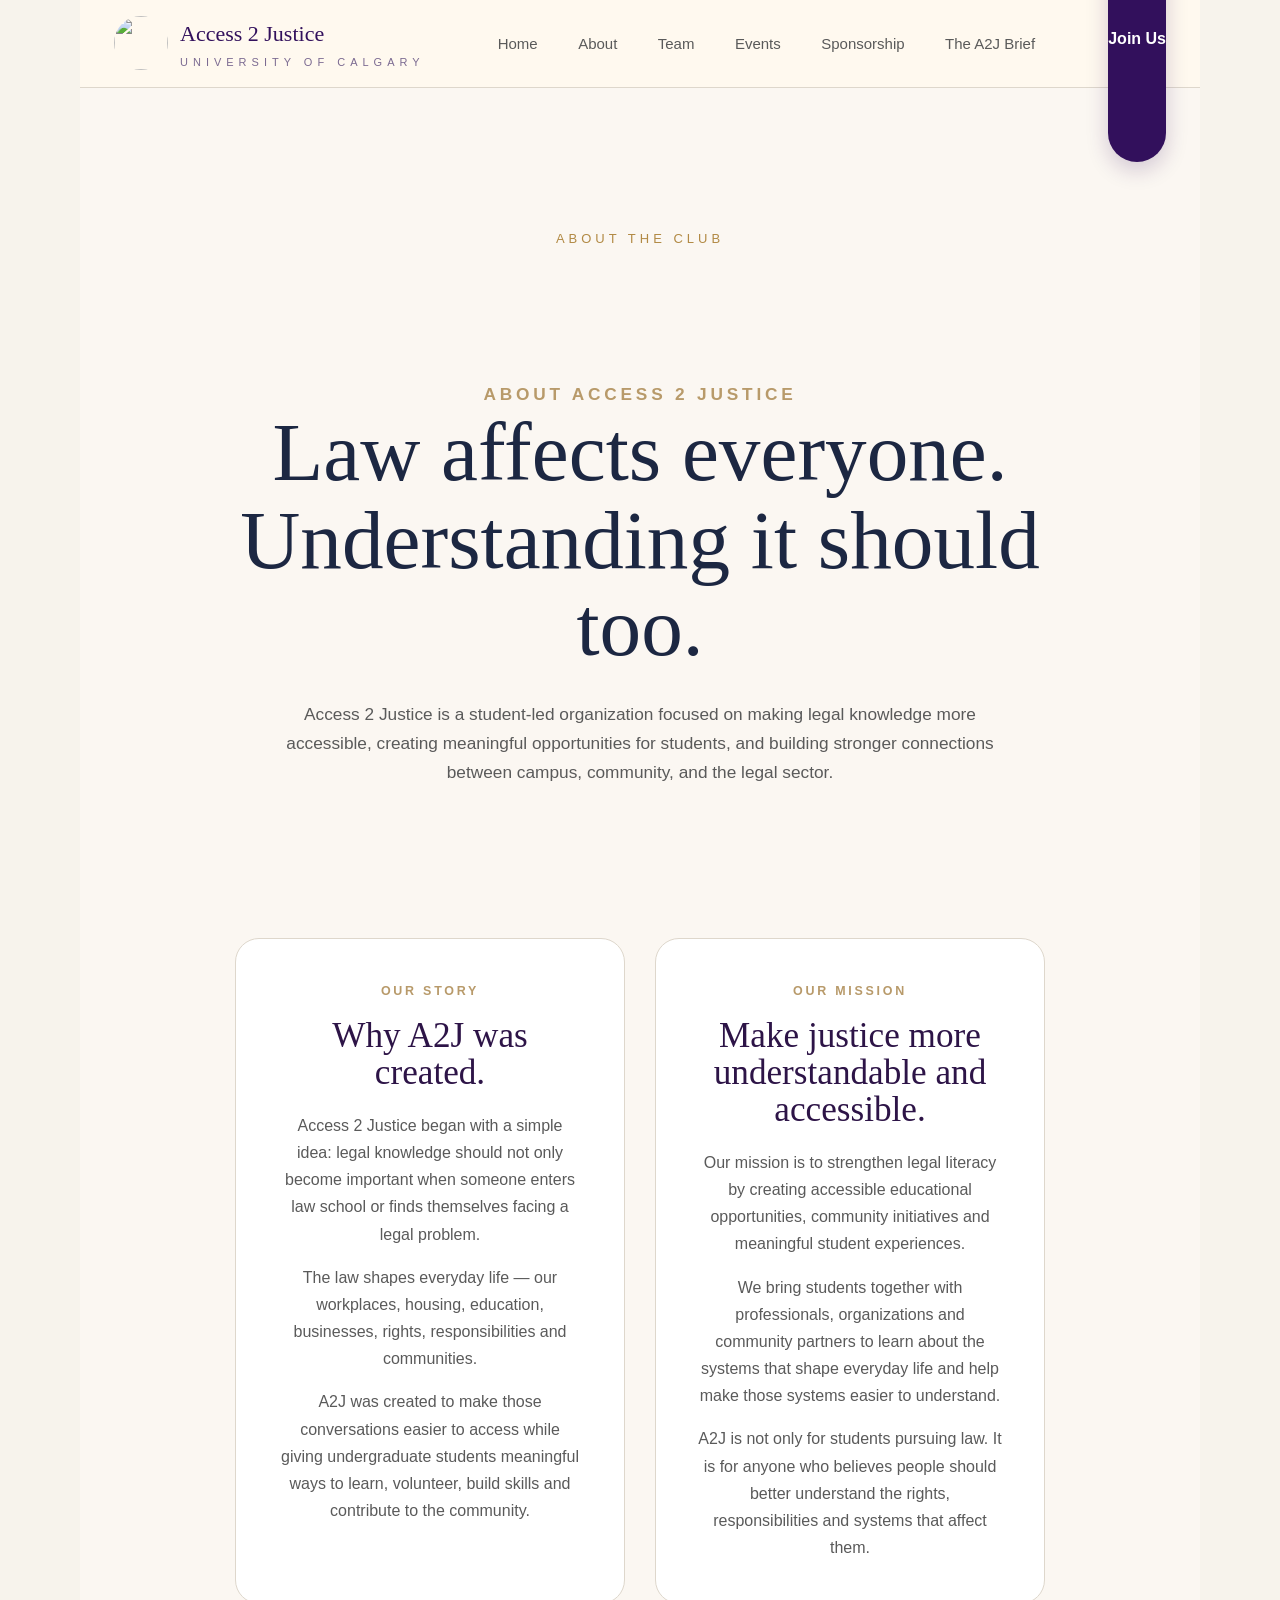
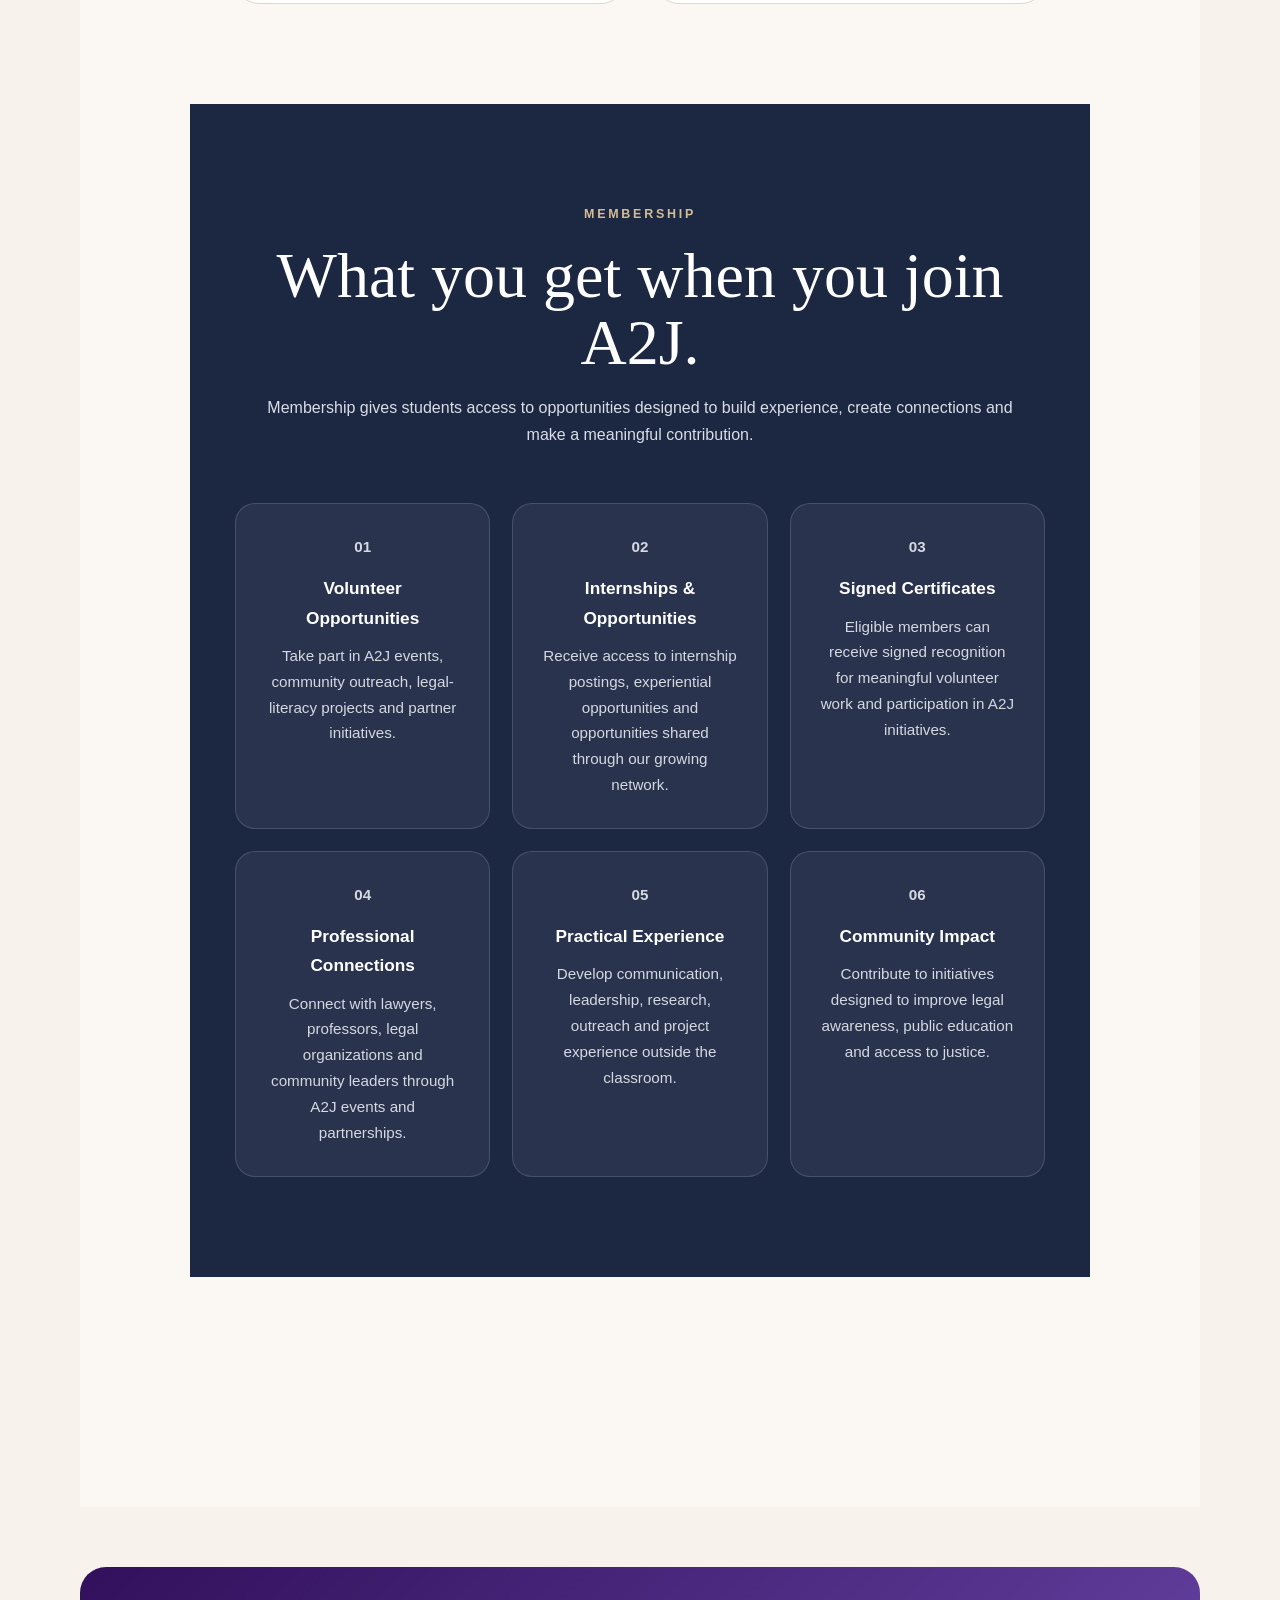
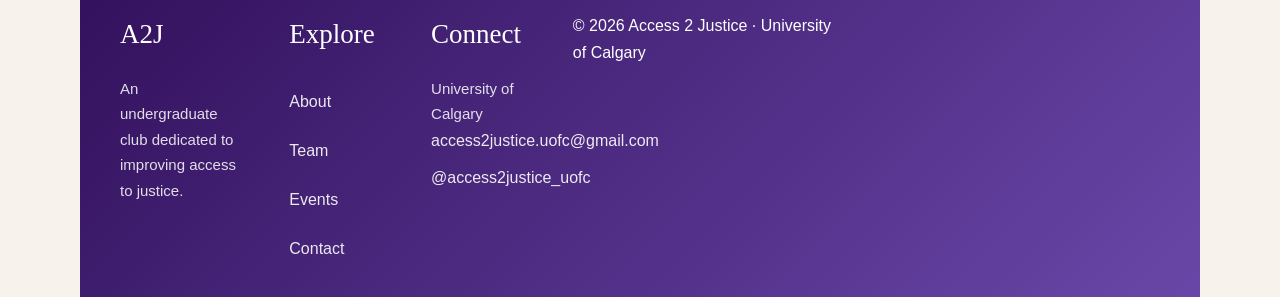
==== commit 0ecb9c10: "Update About.html" ====
--- a/About.html
+++ b/About.html
@@ -20,9 +20,12 @@
 
     <a class="join" href="Join.html">Join Us</a>
   </header>
+  
 <section class="about" id="about">
     <div class="about-header">
       <p class="section-tag">ABOUT THE CLUB</p>
+
+      
 <!DOCTYPE html>
 <html lang="en">
 <head>
@@ -404,30 +407,6 @@
     </div>
   </section>
 
-
-  <!-- CTA -->
-  <section class="join">
-    <div class="container">
-
-      <p class="eyebrow">Join Access 2 Justice</p>
-
-      <h2>
-        You do not need to study law to understand the law.
-      </h2>
-
-      <p>
-        Whatever your degree or career path, A2J gives you the opportunity to
-        learn more about the systems around you, build meaningful experience,
-        and contribute to something bigger than yourself.
-      </p>
-
-      <a href="Membership.html" class="join-button">
-        Become a Member →
-      </a>
-
-    </div>
-  </section>
-
 </body>
 </html>
 
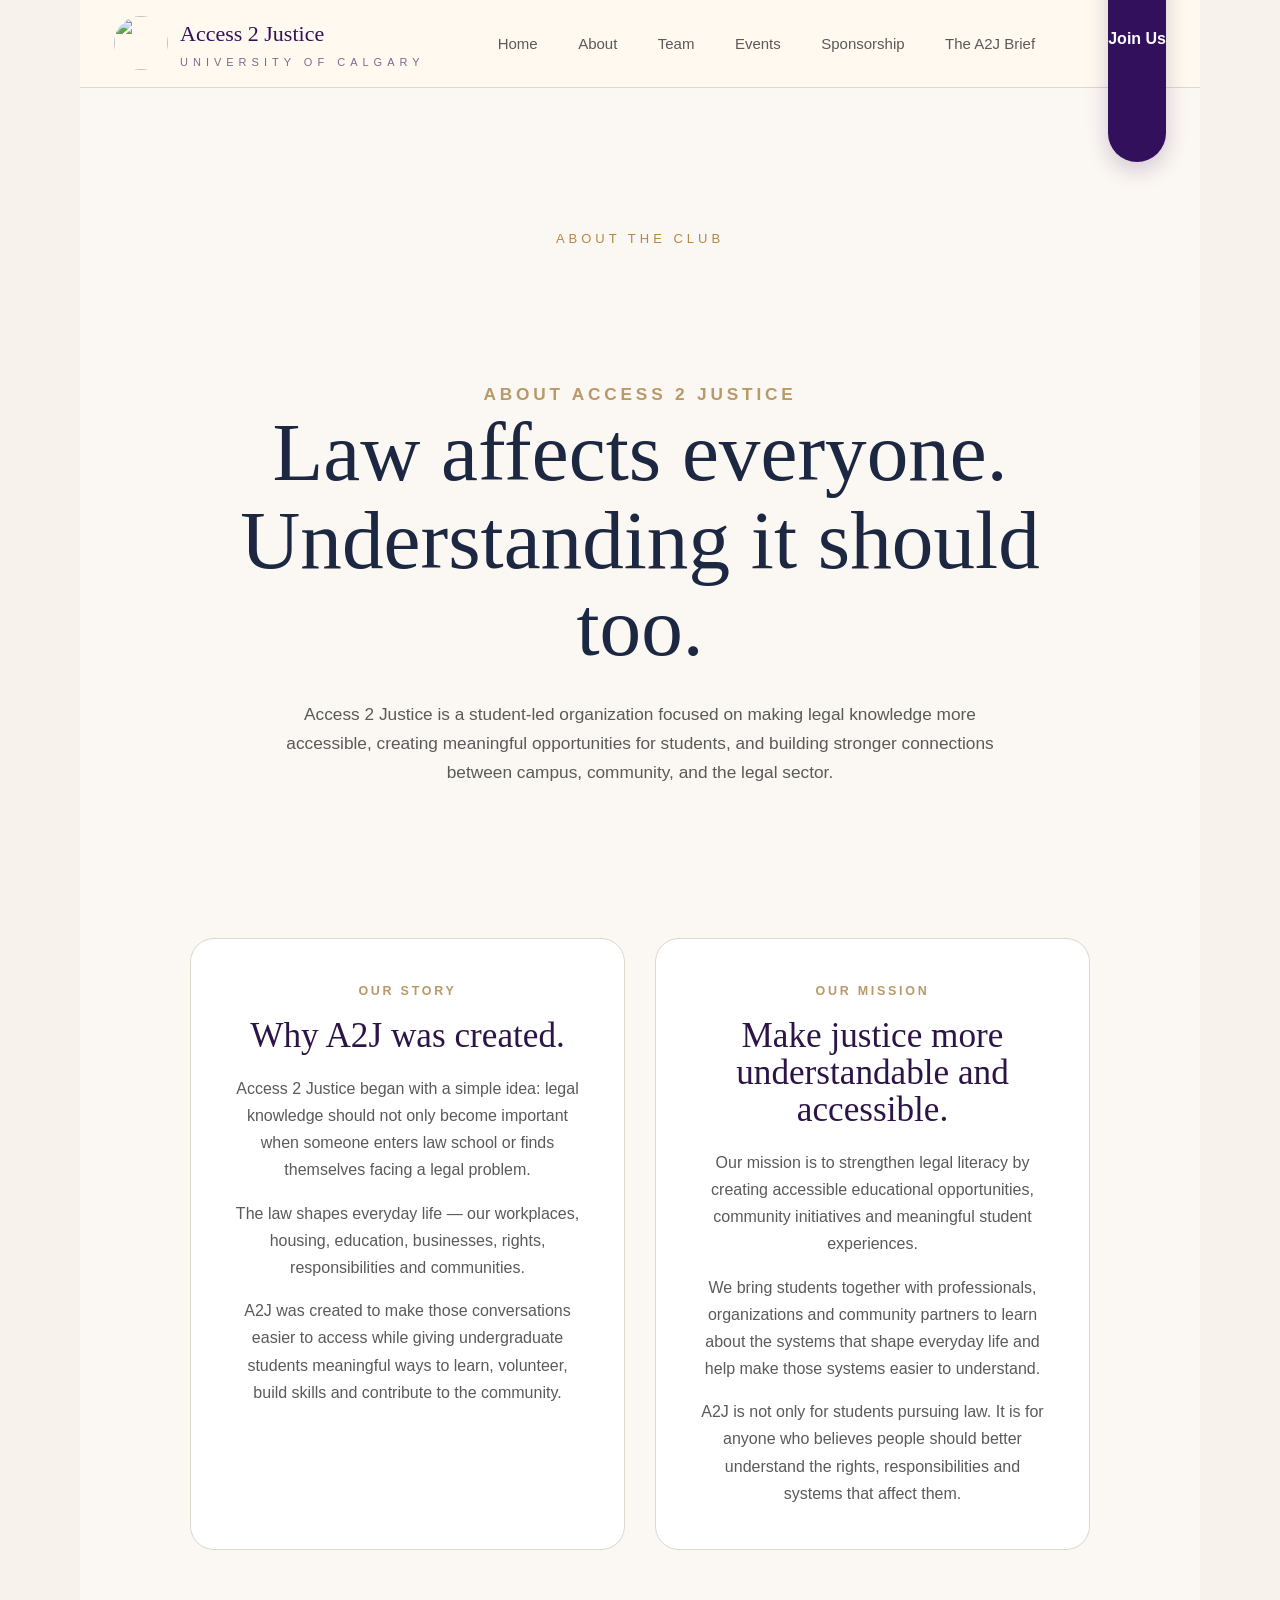
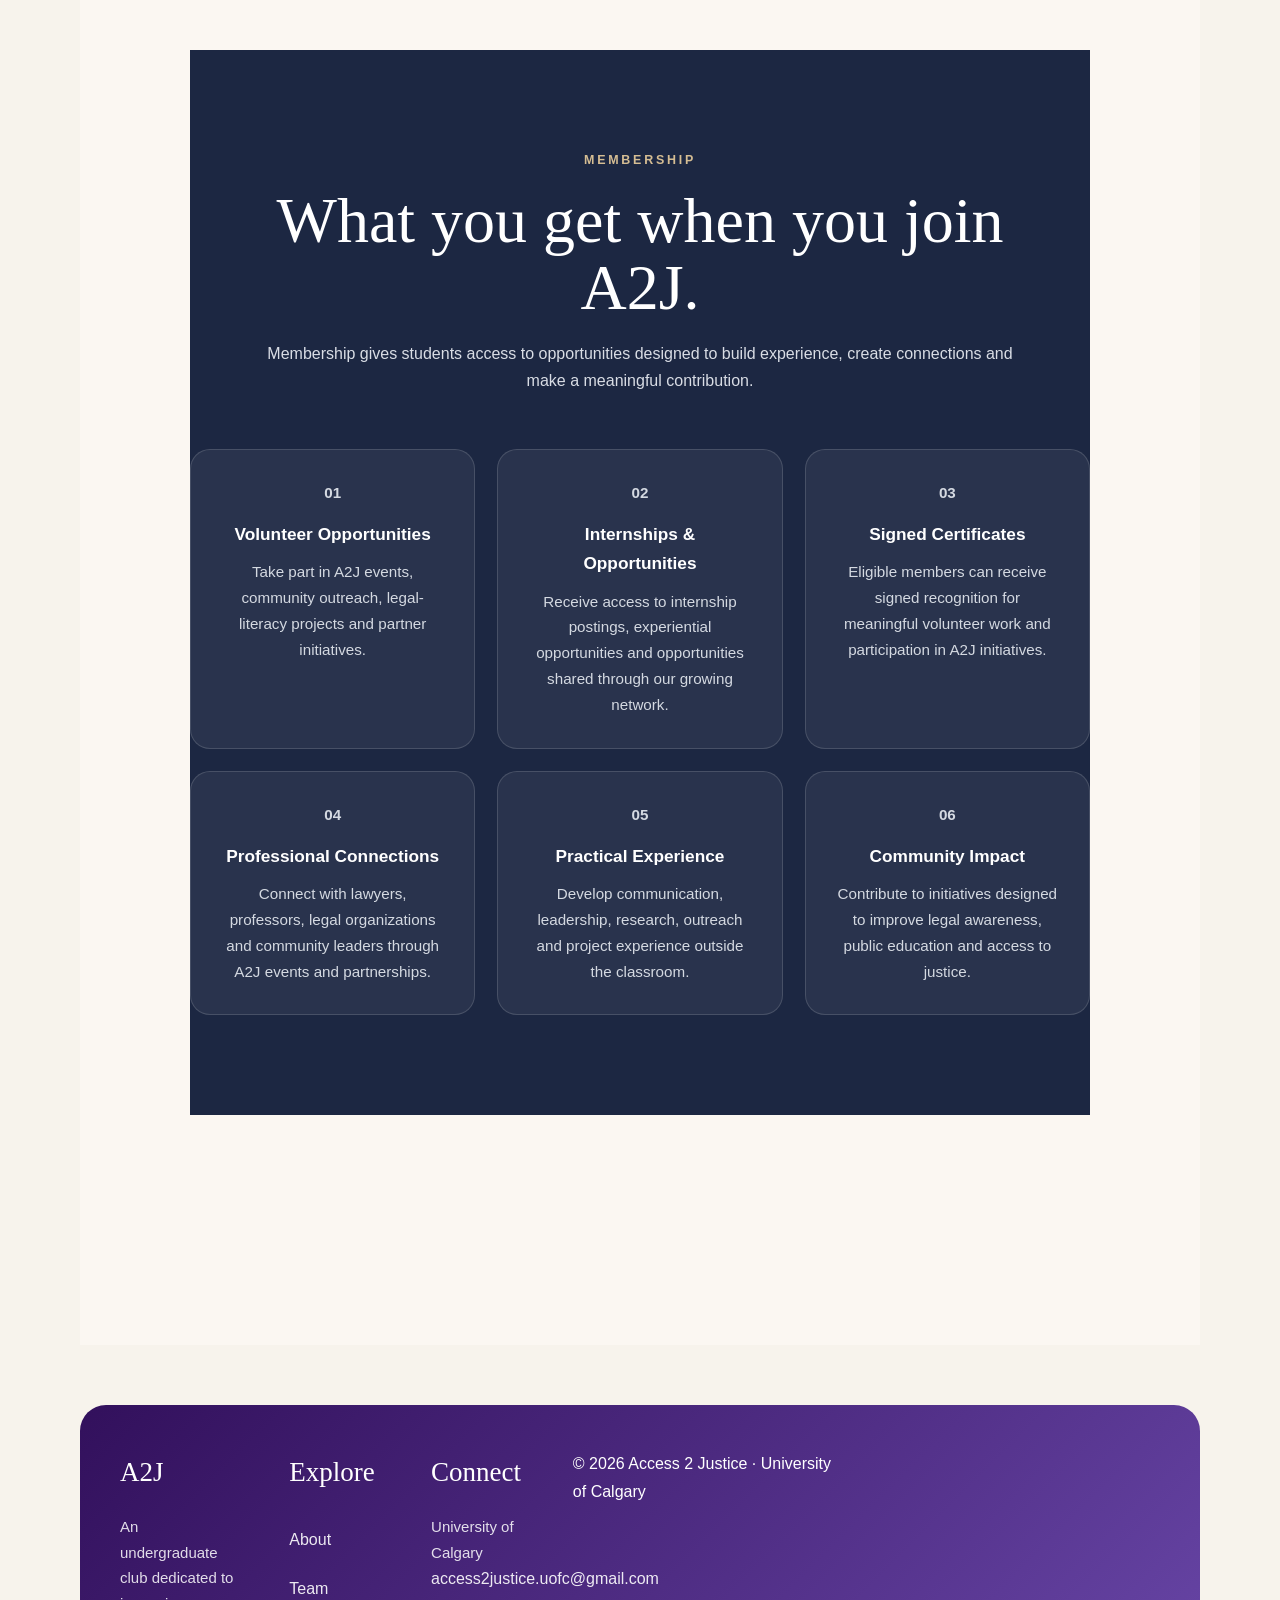
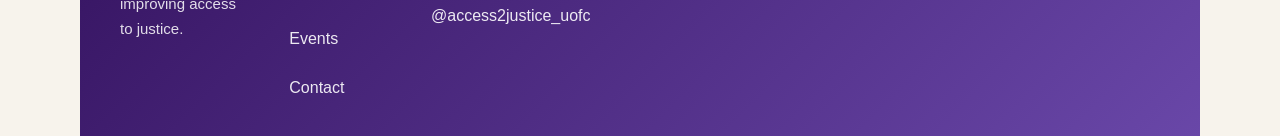
==== commit 8eb060e1: "Update About.html" ====
--- a/About.html
+++ b/About.html
@@ -56,7 +56,7 @@
       line-height: 1.7;
     }
 
-    .container {
+    about-container {
       width: min(1100px, 90%);
       margin: auto;
     }
@@ -249,7 +249,7 @@
 
   <!-- HERO -->
   <section class="about-hero">
-    <div class="container">
+    <div class="about-container">
 
       <p class="eyebrow">About Access 2 Justice</p>
 
@@ -270,7 +270,7 @@
 
   <!-- STORY + MISSION -->
   <section class="about-intro">
-    <div class="container">
+    <div class="about-container">
 
       <div class="about-grid">
 
@@ -330,7 +330,7 @@
 
   <!-- MEMBER BENEFITS -->
   <section class="benefits">
-    <div class="container">
+    <div class="about-container">
 
       <div class="benefits-heading">
 
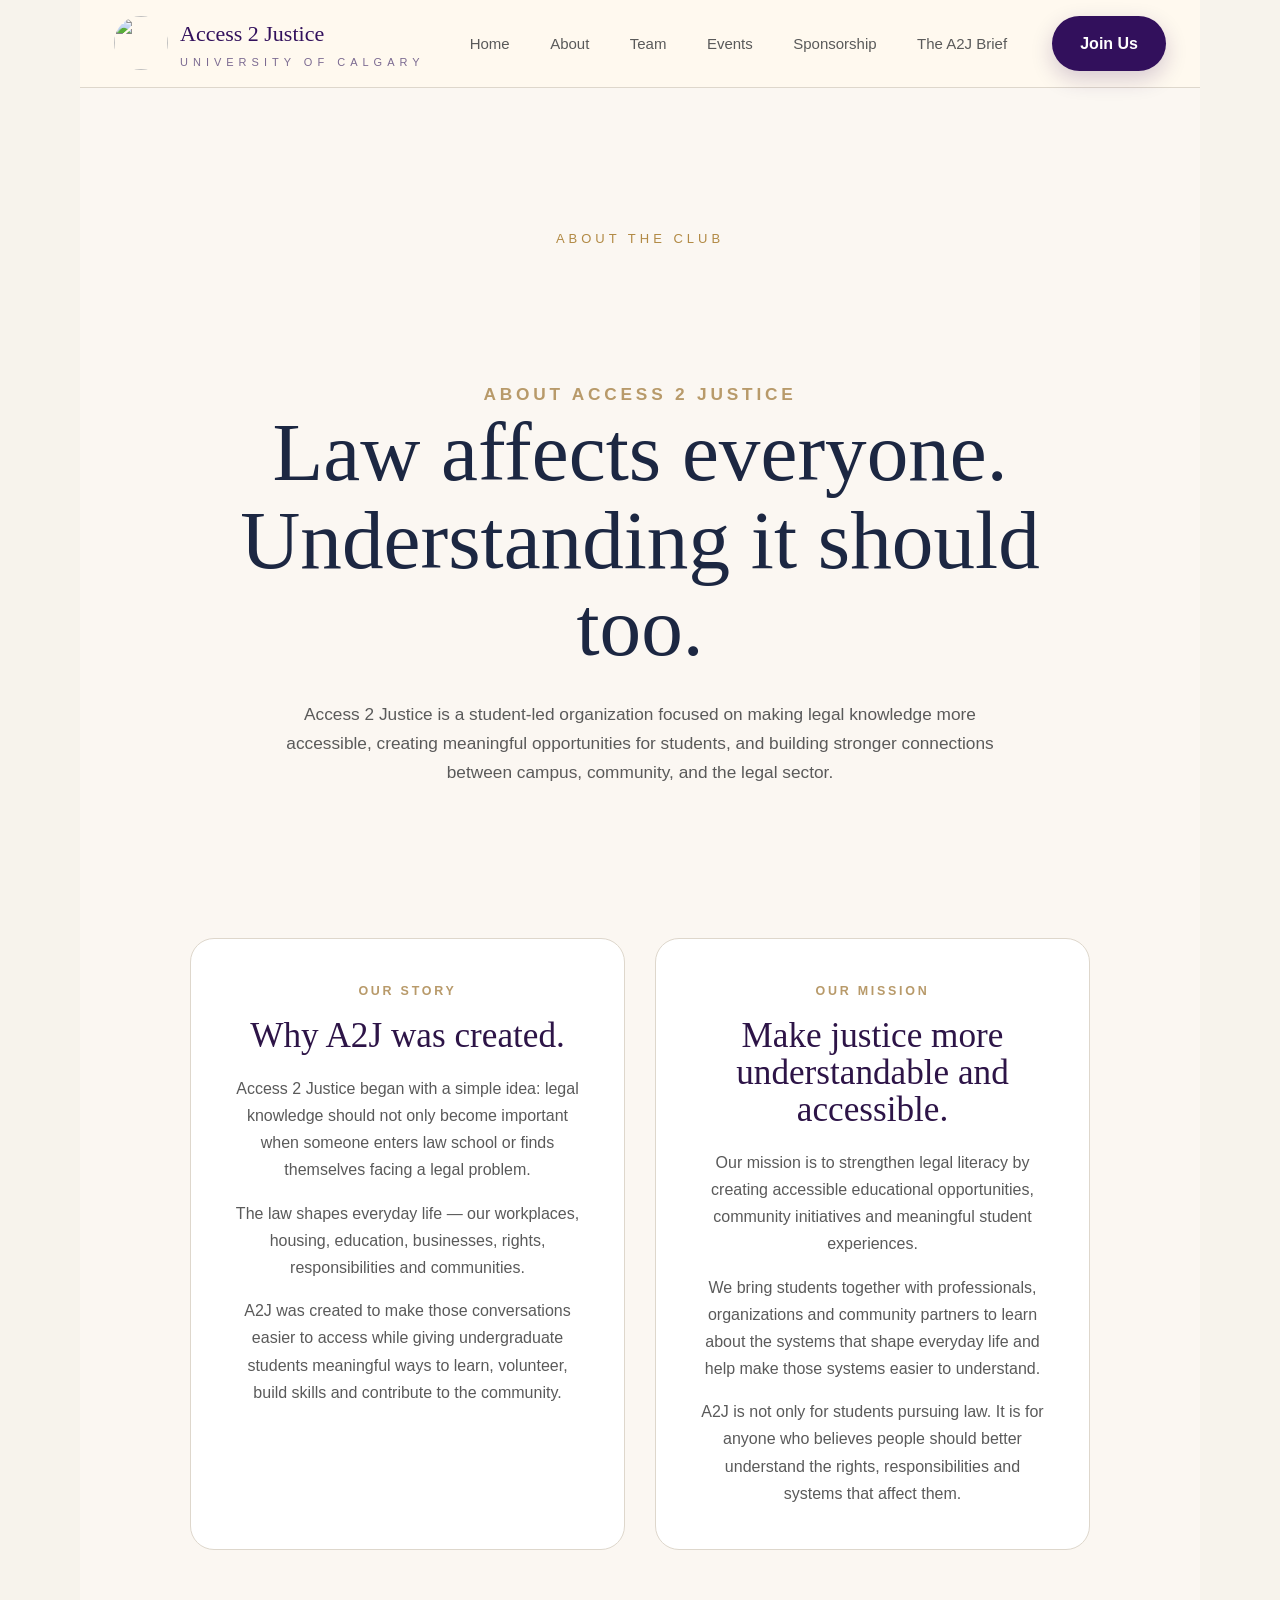
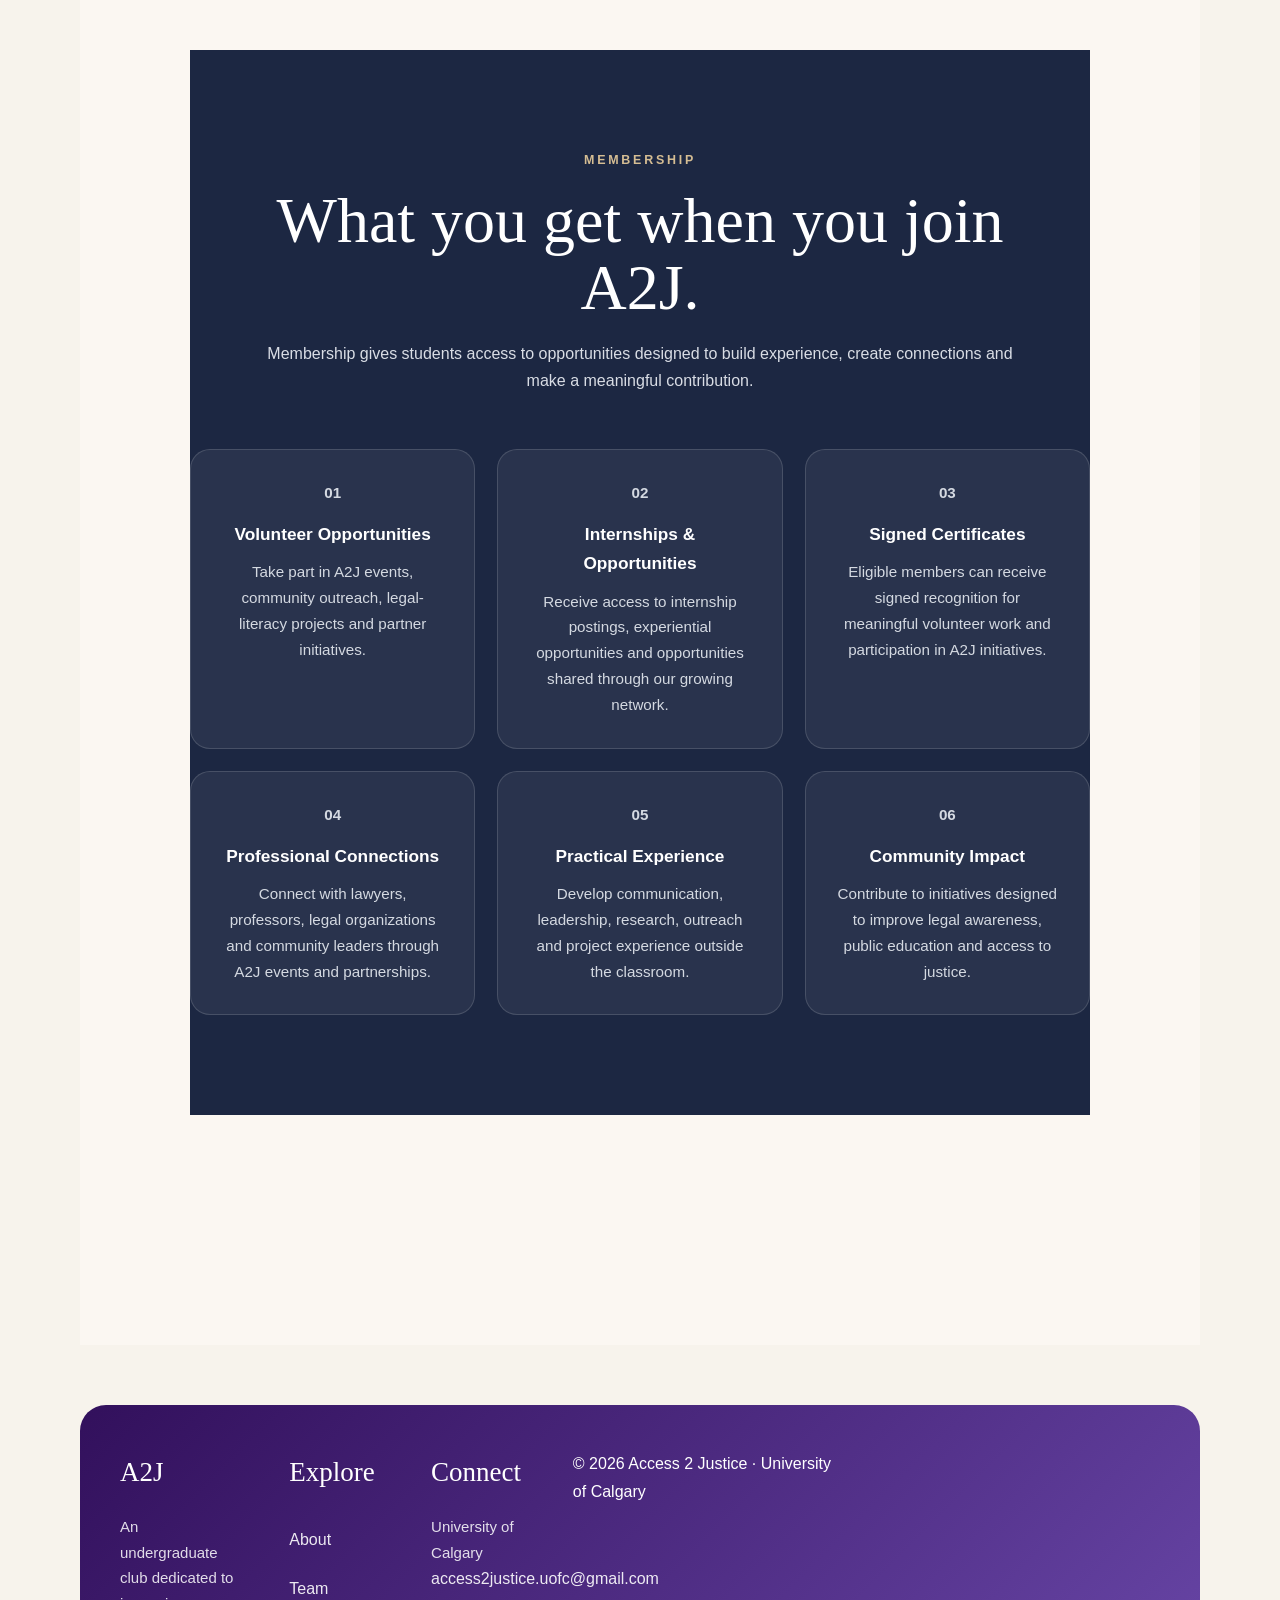
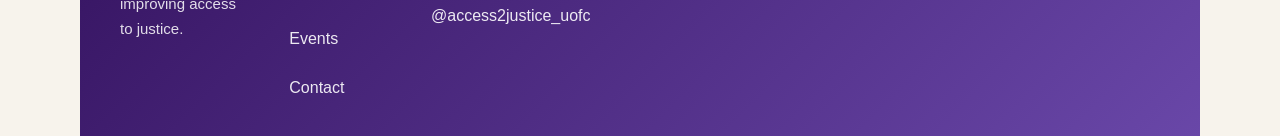
==== commit a9837f41: "Update About.html" ====
--- a/About.html
+++ b/About.html
@@ -184,39 +184,10 @@
       font-size: 0.95rem;
     }
 
-    /* CTA */
-
-    .join {
-      text-align: center;
-      padding: 100px 0 110px;
-    }
-
-    .join h2 {
-      font-size: clamp(2.8rem, 5vw, 4.3rem);
-      max-width: 850px;
-      margin: 0 auto 22px;
-      line-height: 1.08;
-    }
-
-    .join p {
-      max-width: 700px;
-      margin: 0 auto 30px;
-      font-size: 1.05rem;
-    }
-
-    .join-button {
-      display: inline-block;
-      text-decoration: none;
-      background: var(--navy);
-      color: white;
-      padding: 15px 30px;
-      border-radius: 50px;
-      font-weight: 700;
-      transition: 0.2s ease;
-    }
-
-    .join-button:hover {
-      transform: translateY(-2px);
+
+    }
+
+ 
     }
 
     @media (max-width: 850px) {
